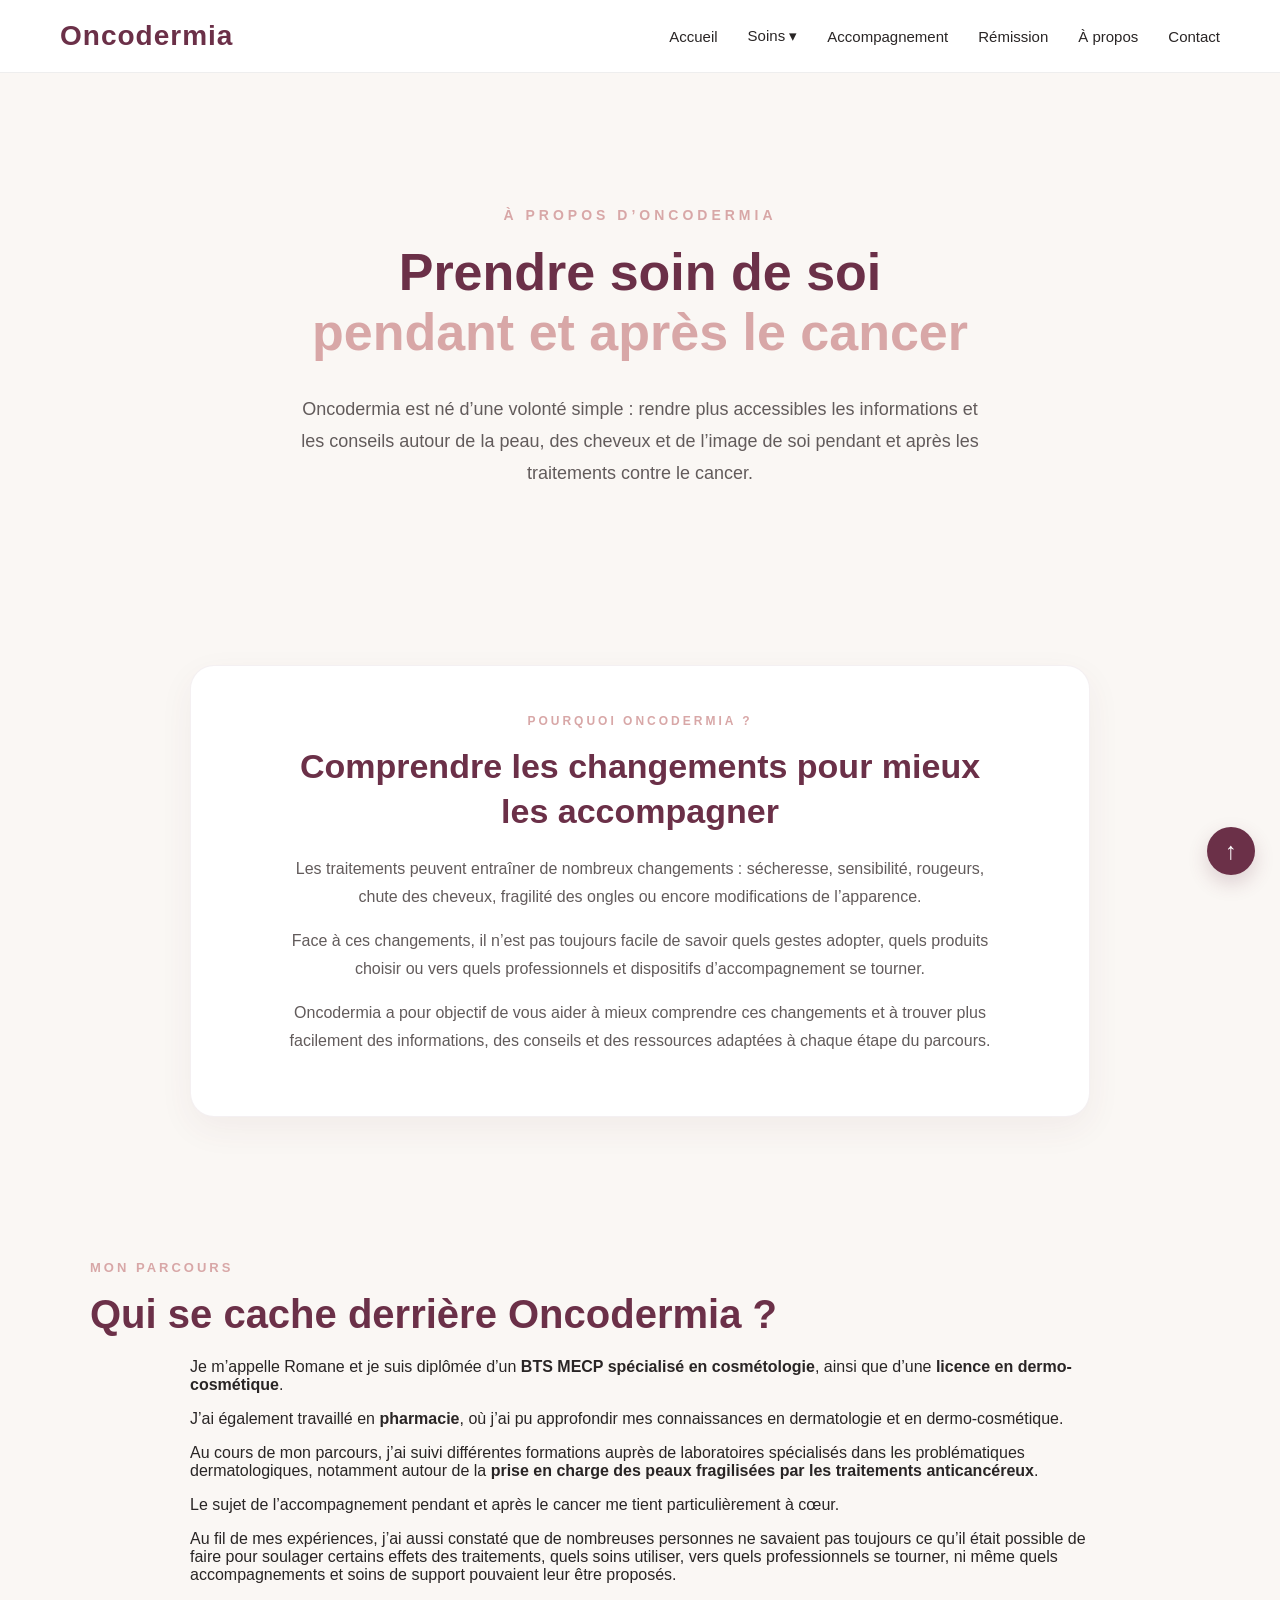
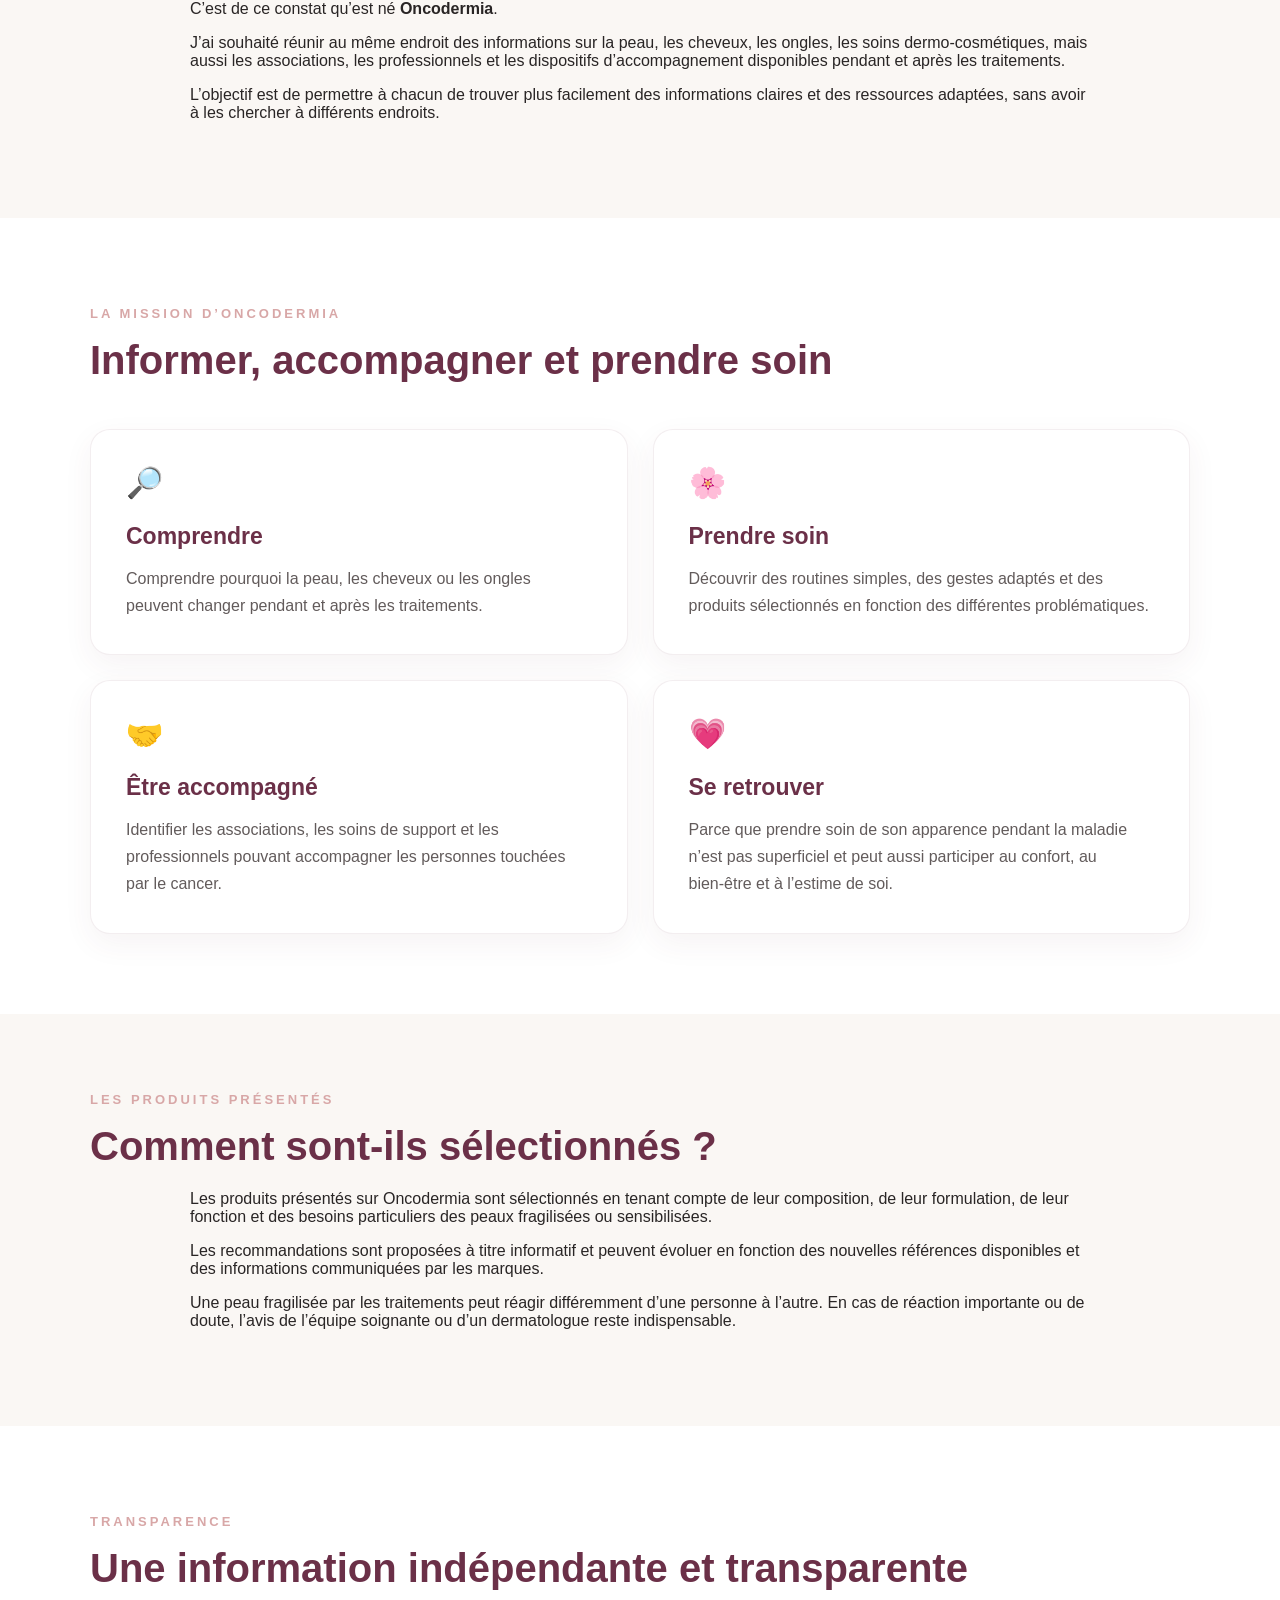
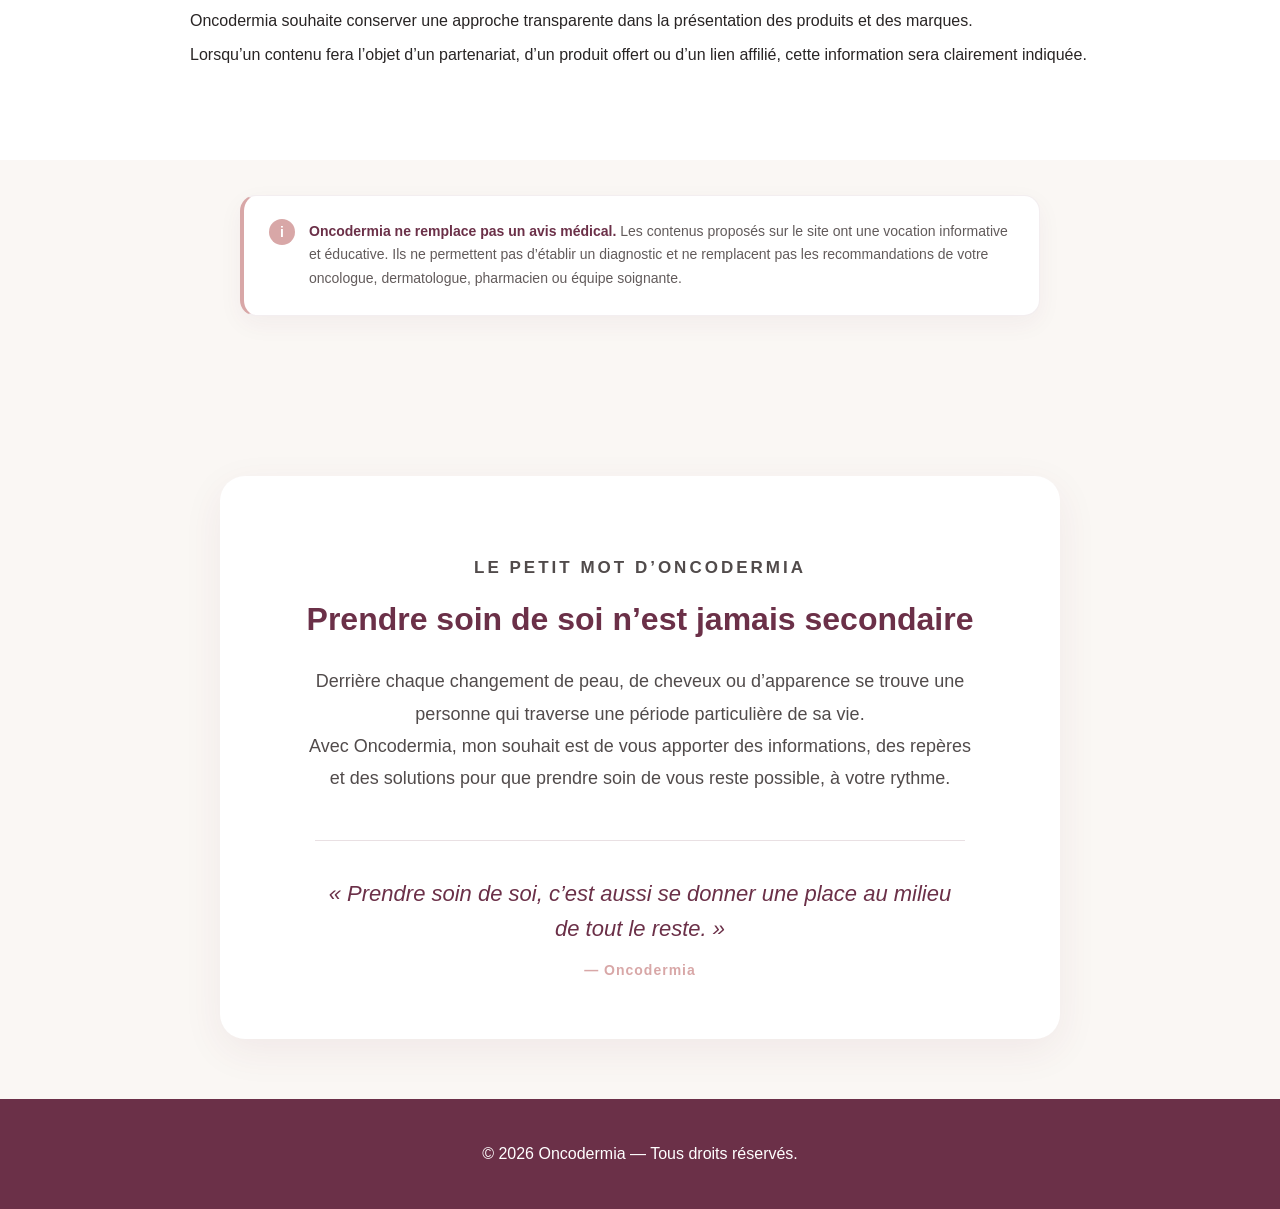
==== a-propos.html @ 7dd5ef25 "Add files via upload" ====
<!DOCTYPE html>
<html lang="fr">

<head>
    <meta charset="UTF-8">
    <meta name="viewport" content="width=device-width, initial-scale=1.0">

    <title>À propos | Oncodermia</title>

    <link rel="stylesheet" href="style.css">
</head>

<body>

    <!-- =========================
         EN-TÊTE
    ========================== -->

    <header>

        <div class="logo">
            <a href="index.html">
                Oncodermia
            </a>
        </div>

        <button
            class="menu-mobile"
            id="menu-mobile"
            aria-label="Ouvrir le menu"
            aria-expanded="false"
            aria-controls="navigation-principale"
        >
            <span></span>
            <span></span>
            <span></span>
        </button>

        <nav id="navigation-principale">

            <a href="index.html">
                Accueil
            </a>

            <div class="menu-deroulant">

                <a href="index.html#soins">
                    Soins ▾
                </a>

                <div class="sous-menu">

                    <a href="visage.html">
                        Visage
                    </a>

                    <a href="corps.html">
                        Corps
                    </a>

                    <a href="cuir-chevelu.html">
                        Cuir chevelu
                    </a>

                </div>

            </div>

            <a href="accompagnement.html">
                Accompagnement
            </a>

            <a href="remission.html">
                Rémission
            </a>

            <a href="a-propos.html">
                À propos
            </a>

            <a href="contact.html">
                Contact
            </a>

        </nav>

    </header>


    <main>

        <!-- =========================
             HERO
        ========================== -->

        <section class="page-hero">

            <div class="page-hero-contenu">

                <p class="hero-sur-titre">
                    À PROPOS D’ONCODERMIA
                </p>

                <h1>
                    Prendre soin de soi
                    <span>pendant et après le cancer</span>
                </h1>

                <p>
                    Oncodermia est né d’une volonté simple :
                    rendre plus accessibles les informations et les conseils
                    autour de la peau, des cheveux et de l’image de soi
                    pendant et après les traitements contre le cancer.
                </p>

            </div>

        </section>


        <!-- =========================
             POURQUOI ONCODERMIA
        ========================== -->

        <section class="accompagnement-intro">

            <div class="contenu-etroit">

                <p class="petit-titre">
                    POURQUOI ONCODERMIA ?
                </p>

                <h2>
                    Comprendre les changements pour mieux les accompagner
                </h2>

                <p>
                    Les traitements peuvent entraîner de nombreux changements :
                    sécheresse, sensibilité, rougeurs, chute des cheveux,
                    fragilité des ongles ou encore modifications de l’apparence.
                </p>

                <p>
                    Face à ces changements, il n’est pas toujours facile de savoir
                    quels gestes adopter, quels produits choisir ou vers quels
                    professionnels et dispositifs d’accompagnement se tourner.
                </p>

                <p>
                    Oncodermia a pour objectif de vous aider à mieux comprendre
                    ces changements et à trouver plus facilement des informations,
                    des conseils et des ressources adaptées à chaque étape du parcours.
                </p>

            </div>

        </section>


        <!-- =========================
             MON PARCOURS
        ========================== -->

        <section class="section-ligue">

            <div class="contenu-accompagnement">

                <p class="petit-titre">
                    MON PARCOURS
                </p>

                <h2>
                    Qui se cache derrière Oncodermia ?
                </h2>

                <div class="contenu-etroit">

                    <p>
                        Je m’appelle Romane et je suis diplômée d’un
                        <strong>BTS MECP spécialisé en cosmétologie</strong>,
                        ainsi que d’une
                        <strong>licence en dermo-cosmétique</strong>.
                    </p>

                    <p>
                        J’ai également travaillé en <strong>pharmacie</strong>,
                        où j’ai pu approfondir mes connaissances en dermatologie
                        et en dermo-cosmétique.
                    </p>

                    <p>
                        Au cours de mon parcours, j’ai suivi différentes formations
                        auprès de laboratoires spécialisés dans les problématiques
                        dermatologiques, notamment autour de la
                        <strong>prise en charge des peaux fragilisées par les
                        traitements anticancéreux</strong>.
                    </p>

                    <p>
                        Le sujet de l’accompagnement pendant et après le cancer
                        me tient particulièrement à cœur.
                    </p>

                    <p>
                        Au fil de mes expériences, j’ai aussi constaté que de nombreuses
                        personnes ne savaient pas toujours ce qu’il était possible de faire
                        pour soulager certains effets des traitements, quels soins utiliser,
                        vers quels professionnels se tourner, ni même quels accompagnements
                        et soins de support pouvaient leur être proposés.
                    </p>

                    <p>
                        C’est de ce constat qu’est né <strong>Oncodermia</strong>.
                    </p>

                    <p>
                        J’ai souhaité réunir au même endroit des informations sur la peau,
                        les cheveux, les ongles, les soins dermo-cosmétiques, mais aussi
                        les associations, les professionnels et les dispositifs
                        d’accompagnement disponibles pendant et après les traitements.
                    </p>

                    <p>
                        L’objectif est de permettre à chacun de trouver plus facilement
                        des informations claires et des ressources adaptées,
                        sans avoir à les chercher à différents endroits.
                    </p>

                </div>

            </div>

        </section>


        <!-- =========================
             MISSIONS
        ========================== -->

        <section class="section-associations">

            <div class="contenu-accompagnement">

                <p class="petit-titre">
                    LA MISSION D’ONCODERMIA
                </p>

                <h2>
                    Informer, accompagner et prendre soin
                </h2>

                <div class="grille-aides">

                    <!-- COMPRENDRE -->

                    <article class="carte-aide">

                        <span class="icone-aide">
                            🔎
                        </span>

                        <h3>
                            Comprendre
                        </h3>

                        <p>
                            Comprendre pourquoi la peau, les cheveux
                            ou les ongles peuvent changer pendant
                            et après les traitements.
                        </p>

                    </article>


                    <!-- PRENDRE SOIN -->

                    <article class="carte-aide">

                        <span class="icone-aide">
                            🌸
                        </span>

                        <h3>
                            Prendre soin
                        </h3>

                        <p>
                            Découvrir des routines simples, des gestes adaptés
                            et des produits sélectionnés en fonction
                            des différentes problématiques.
                        </p>

                    </article>


                    <!-- ÊTRE ACCOMPAGNÉ -->

                    <article class="carte-aide">

                        <span class="icone-aide">
                            🤝
                        </span>

                        <h3>
                            Être accompagné
                        </h3>

                        <p>
                            Identifier les associations, les soins de support
                            et les professionnels pouvant accompagner
                            les personnes touchées par le cancer.
                        </p>

                    </article>


                    <!-- SE RETROUVER -->

                    <article class="carte-aide">

                        <span class="icone-aide">
                            💗
                        </span>

                        <h3>
                            Se retrouver
                        </h3>

                        <p>
                            Parce que prendre soin de son apparence pendant
                            la maladie n’est pas superficiel et peut aussi participer
                            au confort, au bien-être et à l’estime de soi.
                        </p>

                    </article>

                </div>

            </div>

        </section>


        <!-- =========================
             PRODUITS
        ========================== -->

        <section class="section-ligue">

            <div class="contenu-accompagnement">

                <p class="petit-titre">
                    LES PRODUITS PRÉSENTÉS
                </p>

                <h2>
                    Comment sont-ils sélectionnés ?
                </h2>

                <div class="contenu-etroit">

                    <p>
                        Les produits présentés sur Oncodermia sont sélectionnés
                        en tenant compte de leur composition, de leur formulation,
                        de leur fonction et des besoins particuliers des peaux
                        fragilisées ou sensibilisées.
                    </p>

                    <p>
                        Les recommandations sont proposées à titre informatif
                        et peuvent évoluer en fonction des nouvelles références
                        disponibles et des informations communiquées par les marques.
                    </p>

                    <p>
                        Une peau fragilisée par les traitements peut réagir différemment
                        d’une personne à l’autre. En cas de réaction importante ou de doute,
                        l’avis de l’équipe soignante ou d’un dermatologue reste indispensable.
                    </p>

                </div>

            </div>

        </section>


        <!-- =========================
             TRANSPARENCE
        ========================== -->

        <section class="section-associations">

            <div class="contenu-accompagnement">

                <p class="petit-titre">
                    TRANSPARENCE
                </p>

                <h2>
                    Une information indépendante et transparente
                </h2>

                <div class="contenu-etroit">

                    <p>
                        Oncodermia souhaite conserver une approche transparente
                        dans la présentation des produits et des marques.
                    </p>

                    <p>
                        Lorsqu’un contenu fera l’objet d’un partenariat,
                        d’un produit offert ou d’un lien affilié,
                        cette information sera clairement indiquée.
                    </p>

                </div>

            </div>

        </section>


        <!-- =========================
             AVERTISSEMENT MÉDICAL
        ========================== -->

        <section class="rappel-accompagnement">

            <div class="contenu-etroit">

                <p>
                    <strong>Oncodermia ne remplace pas un avis médical.</strong>
                    Les contenus proposés sur le site ont une vocation informative
                    et éducative. Ils ne permettent pas d’établir un diagnostic
                    et ne remplacent pas les recommandations de votre oncologue,
                    dermatologue, pharmacien ou équipe soignante.
                </p>

            </div>

        </section>


        <!-- =========================
             MOT DE FIN
        ========================== -->

        <section class="article-contenu">

            <div class="mot-fin-oncodermia">

                <p class="petit-titre">
                    LE PETIT MOT D’ONCODERMIA
                </p>

                <h2>
                    Prendre soin de soi n’est jamais secondaire
                </h2>

                <p class="texte-mot-fin">
                    Derrière chaque changement de peau, de cheveux ou d’apparence
                    se trouve une personne qui traverse une période particulière
                    de sa vie.
                </p>

                <p class="texte-mot-fin">
                    Avec Oncodermia, mon souhait est de vous apporter des informations,
                    des repères et des solutions pour que prendre soin de vous
                    reste possible, à votre rythme.
                </p>

                <div class="citation-oncodermia">

                    <p>
                        « Prendre soin de soi, c’est aussi se donner une place
                        au milieu de tout le reste. »
                    </p>

                    <span>
                        — Oncodermia
                    </span>

                </div>

            </div>

        </section>

    </main>


    <!-- =========================
         PIED DE PAGE
    ========================== -->

    <footer>

        <p>
            © 2026 Oncodermia — Tous droits réservés.
        </p>

    </footer>


    <script src="script.js"></script>

    <a
        href="#"
        class="bouton-haut"
        aria-label="Revenir en haut"
    >
        ↑
    </a>

</body>

</html>
---- style.css ----
/* =========================
   MENU
========================= */

nav {
    display: flex;
    align-items: center;
    gap: 30px;
}

nav a {
    text-decoration: none;
    color: #333;
}


/* Conteneur du menu Soins */

.menu-deroulant {
    position: relative;
}


/* Sous-menu */

.sous-menu {
    display: none;
    position: absolute;
    top: 100%;
    left: 0;

    background-color: white;

    min-width: 180px;

    padding: 10px 0;

    box-shadow: 0 5px 15px rgba(0, 0, 0, 0.1);

    z-index: 1000;
}


/* Liens du sous-menu */

.sous-menu a {
    display: block;

    padding: 10px 20px;

    white-space: nowrap;
}


/* Afficher le sous-menu au survol */

.menu-deroulant:hover .sous-menu {
    display: block;
}


/* Effet au survol des liens */

.sous-menu a:hover {
    background-color: #f5f5f5;
}
/* =========================
   IDENTITÉ VISUELLE ONCODERMIA
========================= */

:root {
    --rose-nude: #D8A7A7;
    --prune: #6B3048;
    --creme: #FAF7F4;
    --blanc: #FFFFFF;
    --texte: #292525;
}


/* =========================
   STYLE GÉNÉRAL
========================= */

* {
    box-sizing: border-box;
}

html {
    scroll-behavior: smooth;
}

body {
    margin: 0;

    background-color: var(--creme);

    color: var(--texte);

    font-family: Arial, sans-serif;
}


/* =========================
   EN-TÊTE
========================= */

header {
    display: flex;

    justify-content: space-between;
    align-items: center;

    padding: 20px 60px;

    background-color: var(--blanc);

    border-bottom: 1px solid #eee;

    position: sticky;
    top: 0;

    z-index: 1000;
}


/* =========================
   LOGO
========================= */

.logo {
    font-size: 28px;

    font-weight: bold;

    color: var(--prune);

    letter-spacing: 1px;
}


/* =========================
   MENU
========================= */

nav a {
    color: var(--texte);

    font-size: 15px;

    transition: color 0.3s ease;
}

nav a:hover {
    color: var(--prune);
}


/* =========================
   MENU DÉROULANT
========================= */

.sous-menu {
    border-radius: 8px;
}


/* =========================
   ACCUEIL
========================= */

.hero {
    min-height: 650px;

    display: flex;

    align-items: center;
    justify-content: center;

    text-align: center;

    padding: 80px 20px;

    background-color: var(--creme);
}


.hero-content {
    max-width: 800px;
}


.hero h1 {
    font-size: 64px;

    margin: 0 0 25px;

    color: var(--prune);

    letter-spacing: 2px;
}


.accroche {
    font-size: 24px;

    line-height: 1.6;

    margin-bottom: 40px;
}


/* =========================
   BOUTON
========================= */

.bouton {
    display: inline-block;

    padding: 15px 30px;

    background-color: var(--prune);

    color: var(--blanc);

    text-decoration: none;

    border-radius: 30px;

    transition: all 0.3s ease;
}


.bouton:hover {
    background-color: var(--rose-nude);

    transform: translateY(-2px);
}


/* =========================
   SECTIONS
========================= */

.section {
    padding: 100px 10%;

    text-align: center;

    background-color: var(--blanc);
}


.section:nth-child(even) {
    background-color: var(--creme);
}


.section h2 {
    font-size: 40px;

    color: var(--prune);

    margin-bottom: 20px;
}


.section p {
    max-width: 750px;

    margin: 0 auto;

    line-height: 1.7;

    font-size: 17px;
}


/* =========================
   CARTES
========================= */

.cartes {
    display: flex;

    justify-content: center;

    gap: 30px;

    margin-top: 50px;

    flex-wrap: wrap;
}


.carte {
    width: 280px;

    padding: 35px;

    background-color: var(--blanc);

    border-radius: 15px;

    box-shadow: 0 8px 30px rgba(0, 0, 0, 0.06);

    transition: transform 0.3s ease;
}


.carte:hover {
    transform: translateY(-5px);
}


.carte h3 {
    color: var(--prune);

    font-size: 22px;
}


/* =========================
   PIED DE PAGE
========================= */

footer {
    padding: 30px;

    text-align: center;

    background-color: var(--prune);

    color: var(--blanc);
}
/* =========================
   HERO ONCODERMIA
========================= */

.hero {
    min-height: 700px;

    display: flex;

    align-items: center;

    justify-content: flex-start;

    text-align: left;

    padding: 100px 10%;

    background-color: var(--creme);
}


.hero-content {
    max-width: 700px;
}


.hero-sur-titre {
    color: var(--rose-nude);

    font-size: 14px;

    font-weight: bold;

    letter-spacing: 4px;

    margin-bottom: 20px;
}


.hero h1 {
    font-size: 52px;

    line-height: 1.1;

    color: var(--prune);

    margin: 0 0 30px;
}


.hero h1 span {
    display: block;

    color: var(--rose-nude);
}


.hero .accroche {
    max-width: 600px;

    font-size: 21px;

    line-height: 1.7;

    margin: 0 0 40px;
}
/* =========================
   HERO AVEC images
========================= */

.hero {
    min-height: 700px;

    display: flex;

    align-items: center;

    justify-content: space-between;

    gap: 80px;

    padding: 90px 8%;

    background-color: var(--creme);

    overflow: hidden;
}


.hero-content {
    flex: 1;

    max-width: 600px;
}


.hero-images {
    flex: 1;

    max-width: 600px;

    position: relative;
}


.hero-images img {
    width: 100%;

    height: 520px;

    object-fit: cover;

    border-radius: 180px 180px 20px 20px;

    display: block;

    box-shadow: 0 20px 50px rgba(107, 48, 72, 0.12);
}
/* =========================
   UNIVERS DE SOINS
========================= */

#soins {
    padding-top: 110px;
    padding-bottom: 120px;
}

#soins h2 {
    font-size: 42px;
    margin-bottom: 15px;
}

#soins > p {
    color: #625b5b;
    margin-bottom: 60px;
}


/* CARTES */

#soins .cartes {
    display: grid;
    grid-template-columns: repeat(3, 1fr);

    max-width: 1100px;

    margin: 0 auto;

    gap: 30px;
}


#soins .carte {
    width: 100%;
    min-height: 280px;

    display: flex;
    flex-direction: column;

    justify-content: flex-end;
    align-items: flex-start;

    text-align: left;

    padding: 35px;

    border-radius: 20px;

    background-color: var(--creme);

    border: 1px solid rgba(107, 48, 72, 0.08);

    box-shadow: 0 10px 35px rgba(107, 48, 72, 0.07);

    cursor: pointer;

    transition:
        transform 0.3s ease,
        box-shadow 0.3s ease;
}


#soins .carte:hover {
    transform: translateY(-8px);

    box-shadow: 0 18px 45px rgba(107, 48, 72, 0.13);
}


#soins .carte h3 {
    font-size: 26px;

    margin: 0 0 12px;

    color: var(--prune);
}


#soins .carte p {
    font-size: 16px;

    margin: 0;

    color: #625b5b;
}
/* CARTES CLIQUABLES */

#soins .carte {
    text-decoration: none;
    color: inherit;
}

.lien-carte {
    margin-top: 25px;

    color: var(--prune);

    font-weight: bold;

    font-size: 14px;
}
/* =========================
   PAGE VISAGE
========================= */

.logo a {
    color: var(--prune);
    text-decoration: none;
}


/* HERO DES PAGES */

.page-hero {
    padding: 120px 10%;

    background-color: var(--creme);
}


.page-hero-contenu {
    max-width: 850px;

    margin: 0 auto;

    text-align: center;
}


.page-hero h1 {
    margin: 15px 0 30px;

    color: var(--prune);

    font-size: 52px;

    line-height: 1.15;
}


.page-hero h1 span {
    display: block;

    color: var(--rose-nude);
}


.page-hero p:not(.hero-sur-titre) {
    max-width: 700px;

    margin: 0 auto;

    color: #625b5b;

    font-size: 18px;

    line-height: 1.8;
}


/* CONTENU */

.contenu-etroit {
    max-width: 900px;

    margin: 0 auto;
}


.introduction-visage {
    padding: 100px 10%;

    background-color: var(--blanc);

    text-align: center;
}


.petit-titre {
    margin-bottom: 15px;

    color: var(--rose-nude);

    font-size: 13px;

    font-weight: bold;

    letter-spacing: 3px;
}


.introduction-visage h2,
.routine-visage h2 {
    margin: 0 0 25px;

    color: var(--prune);

    font-size: 38px;
}


.introduction-visage p:not(.petit-titre) {
    max-width: 750px;

    margin: 0 auto;

    color: #625b5b;

    font-size: 17px;

    line-height: 1.8;
}


/* ROUTINE */

.routine-visage {
    padding: 100px 10%;

    background-color: var(--creme);

    text-align: center;
}

/* =========================
   ARTICLES VISAGE
========================= */

.articles-visage {
    padding: 100px 8%;
    background-color: var(--creme);
}

.contenu-articles {
    max-width: 1100px;
    margin: 0 auto;
}

.articles-visage h2 {
    max-width: 700px;

    margin: 0 0 20px;

    color: var(--prune);

    font-size: 38px;
}

.intro-articles {
    max-width: 650px;

    margin-bottom: 50px;

    color: #625b5b;

    font-size: 17px;

    line-height: 1.7;
}


/* GRILLE */

.grille-articles {
    display: grid;

    grid-template-columns: repeat(2, 1fr);

    gap: 30px;
}


/* CARTE ARTICLE */

.carte-article {
    min-height: 350px;

    display: flex;

    padding: 40px;

    background-color: var(--blanc);

    border: 1px solid rgba(107, 48, 72, 0.08);

    border-radius: 20px;

    text-decoration: none;

    color: inherit;

    box-shadow: 0 10px 35px rgba(107, 48, 72, 0.06);

    transition: transform 0.3s ease,
                box-shadow 0.3s ease;
}

.carte-article:hover {
    transform: translateY(-7px);

    box-shadow: 0 18px 45px rgba(107, 48, 72, 0.12);
}


.contenu-carte-article {
    display: flex;

    flex-direction: column;

    align-items: flex-start;
}


.categorie-article {
    margin-bottom: 20px;

    color: var(--rose-nude);

    font-size: 12px;

    font-weight: bold;

    letter-spacing: 2px;
}


.carte-article h3 {
    margin: 0 0 20px;

    color: var(--prune);

    font-size: 25px;

    line-height: 1.35;
}


.carte-article p {
    margin: 0 0 30px;

    color: #625b5b;

    line-height: 1.7;
}


.lire-article {
    margin-top: auto;

    color: var(--prune);

    font-weight: bold;
}
/* =========================
   ARTICLE ONCODERMIA
========================= */

.article {
    background-color: var(--creme);
}


/* FIL D'ARIANE */

.fil-ariane {
    max-width: 900px;

    margin: 0 auto;

    padding: 35px 30px 0;

    font-size: 14px;

    color: #776f6f;
}

.fil-ariane a {
    color: var(--prune);

    text-decoration: none;
}

.fil-ariane span {
    margin: 0 7px;
}


/* INTRODUCTION */

.article-intro {
    max-width: 900px;

    margin: 0 auto;

    padding: 80px 30px 60px;
}

.article-intro h1 {
    max-width: 850px;

    margin: 15px 0 30px;

    color: var(--prune);

    font-size: 48px;

    line-height: 1.15;
}

.article-intro h1 span {
    color: var(--rose-nude);
}

.article-intro p {
    max-width: 780px;

    color: #514b4b;

    font-size: 17px;

    line-height: 1.8;
}

.article-chapeau {
    font-size: 19px !important;
}


/* CONTENU ARTICLE */

.article-contenu {
    max-width: 900px;

    margin: 0 auto;

    padding: 20px 30px 60px;
}

.article-contenu h2 {
    margin: 0 0 30px;

    color: var(--prune);

    font-size: 34px;

    line-height: 1.3;
}

.article-contenu h3 {
    margin: 45px 0 18px;

    color: var(--prune);

    font-size: 23px;
}

.article-contenu p,
.article-contenu li {
    color: #514b4b;

    font-size: 17px;

    line-height: 1.8;
}

.article-contenu ul {
    padding-left: 25px;
}


/* ENCADRÉ IMPORTANT */

.encadre-information {
    margin-top: 40px;

    padding: 25px 30px;

    background-color: var(--blanc);

    border-left: 4px solid var(--rose-nude);

    border-radius: 8px;
}

.encadre-information strong {
    color: var(--prune);
}

.encadre-information p {
    margin-bottom: 0;
}


/* ENCADRÉ CONSEIL */

.encadre-conseil {
    margin-top: 35px;

    padding: 25px 30px;

    background-color: #ffffff;

    border-radius: 12px;

    box-shadow: 0 8px 30px rgba(107, 48, 72, 0.06);
}

.encadre-conseil strong {
    color: var(--prune);
}

.encadre-conseil p {
    margin-bottom: 0;
}
/* =========================
   ÉTAPES DE ROUTINE
========================= */

.etape-routine {
    display: grid;

    grid-template-columns: 80px 1fr;

    gap: 30px;

    margin-top: 60px;

    padding-top: 50px;

    border-top: 1px solid rgba(107, 48, 72, 0.15);
}


.numero-etape {
    color: var(--rose-nude);

    font-size: 48px;

    font-weight: bold;

    line-height: 1;
}


.contenu-etape {
    text-align: left;
}


.type-etape {
    margin: 0 0 8px !important;

    color: var(--rose-nude) !important;

    font-size: 12px !important;

    font-weight: bold;

    letter-spacing: 2px;
}


.contenu-etape h3 {
    margin: 0 0 20px;

    color: var(--prune);

    font-size: 28px;
}


/* CONSEIL ONCODERMIA */

.conseil-oncodermia {
    margin: 30px 0;

    padding: 20px 25px;

    background-color: var(--blanc);

    border-left: 3px solid var(--rose-nude);

    border-radius: 8px;
}


.conseil-oncodermia strong {
    color: var(--prune);
}


.conseil-oncodermia p {
    margin: 5px 0 0;
}


/* =========================
   PRODUITS
========================= */

.titre-produits {
    margin: 40px 0 20px;

    color: var(--prune);

    font-size: 18px;
}


.grille-produits {
    display: grid;

    grid-template-columns: repeat(2, 1fr);

    gap: 20px;
}


.produit {
    overflow: hidden;

    background-color: var(--blanc);

    border: 1px solid rgba(107, 48, 72, 0.08);

    border-radius: 15px;
}


.images-produit {
    height: 220px;

    background-color: #f5efeb;
}


.infos-produit {
    padding: 25px;
}


.marque-produit {
    color: var(--rose-nude);

    font-size: 11px;

    font-weight: bold;

    letter-spacing: 1.5px;
}


.infos-produit h4 {
    margin: 10px 0;

    color: var(--prune);

    font-size: 18px;
}


.infos-produit p {
    margin-bottom: 20px;

    font-size: 14px;

    line-height: 1.6;
}


.lien-produit {
    color: var(--prune);

    font-size: 14px;

    font-weight: bold;

    text-decoration: none;
}
/* =========================
   CORRECTION images PRODUITS
========================= */

.grille-produits {
    display: grid;
    grid-template-columns: repeat(2, minmax(0, 1fr));
    gap: 25px;
    width: 100%;
}

.produit {
    width: 100%;
    min-width: 0;
    overflow: hidden;

    background-color: #ffffff;
    border-radius: 18px;

    border: 1px solid rgba(107, 48, 72, 0.08);

    box-shadow: 0 8px 25px rgba(107, 48, 72, 0.06);
}

.images-produit {
    width: 100%;
    height: 260px;

    display: flex;
    align-items: center;
    justify-content: center;

    padding: 30px;

    background-color: #ffffff;

    overflow: hidden;
}

.images-produit img {
    display: block;

    width: 100%;
    height: 100%;

    max-width: 300px;
    max-height: 300px;

    object-fit: contain;

    transform: scale(1.25);
}

.infos-produit {
    padding: 25px;
}
/* =========================
   MOT DE FIN ONCODERMIA
========================= */

.mot-fin-oncodermia {
    margin-top: 90px;
    padding: 60px;

    text-align: center;

    background-color: #ffffff;

    border-radius: 25px;

    box-shadow: 0 12px 40px rgba(107, 48, 72, 0.07);
}


.mot-fin-oncodermia h2 {
    margin: 10px auto 25px;

    color: var(--prune);

    font-size: 32px;
}


.texte-mot-fin {
    max-width: 680px;

    margin: 0 auto;

    color: #514b4b;

    font-size: 18px !important;

    line-height: 1.8;
}


/* CITATION */

.citation-oncodermia {
    max-width: 650px;

    margin: 45px auto 0;

    padding-top: 35px;

    border-top: 1px solid rgba(107, 48, 72, 0.15);
}


.citation-oncodermia p {
    margin: 0 0 15px;

    color: var(--prune);

    font-size: 22px !important;

    font-style: italic;

    line-height: 1.6;
}


.citation-oncodermia span {
    color: var(--rose-nude);

    font-size: 14px;

    font-weight: bold;

    letter-spacing: 1px;
}
/* =========================
   CENTRER LE 3E PRODUIT
========================= */

.grille-produits-3 .produit:last-child:nth-child(odd) {
    grid-column: 1 / -1;
    width: calc(50% - 12.5px);
    justify-self: center;
}
/* =========================
   images PRODUIT LARGE
========================= */

.images-produit img.images-produit-large {
    transform: scale(0.95);
}

/* ==================================================
   CARTE INTERACTIVE DE FRANCE
================================================== */

.carte-france-section {
    padding: 100px 30px;
    background-color: var(--creme);
}

.carte-france-section h2 {
    margin: 10px 0 20px;

    color: var(--prune);
    font-size: 40px;
    line-height: 1.2;
}

.intro-carte-france {
    max-width: 700px;

    margin-bottom: 50px;

    color: #625b5b;
    font-size: 17px;
    line-height: 1.7;
}


/* CARTE + INFORMATIONS */

.carte-france-conteneur {
    display: grid;

    grid-template-columns: 1.3fr 0.7fr;

    gap: 50px;

    align-items: start;
}


/* ZONE DE LA CARTE */

.carte-france {
    width: 100%;
    min-height: 600px;

    display: flex;
    align-items: center;
    justify-content: center;

    background-color: var(--blanc);

    border-radius: 25px;

    box-shadow: 0 10px 35px rgba(107, 48, 72, 0.06);
}


/* PANNEAU D'INFORMATIONS */

.departement-infos {
    padding: 40px;

    background-color: var(--blanc);

    border-radius: 25px;

    box-shadow: 0 10px 35px rgba(107, 48, 72, 0.08);
}

.departement-label {
    margin-bottom: 12px;

    color: var(--rose-nude);

    font-size: 12px;
    font-weight: 700;

    letter-spacing: 1.5px;
}

.departement-infos h3 {
    margin: 0 0 20px;

    color: var(--prune);

    font-size: 28px;
    line-height: 1.2;
}

.departement-infos > p:not(.departement-label) {
    color: #625b5b;

    line-height: 1.7;
}


/* FUTURES RESSOURCES */

.departement-ressources {
    margin-top: 30px;
}

.ressource-departement {
    display: block;

    margin-top: 12px;
    padding: 16px 18px;

    color: var(--prune);

    background-color: var(--creme);

    border-radius: 12px;

    text-decoration: none;

    transition: 0.25s ease;
}

.ressource-departement:hover {
    background-color: var(--rose-nude);
}
/* ==================================================
   VERSION MOBILE ONCODERMIA
================================================== */

@media (max-width: 768px) {

    /* =========================
       BASE
    ========================= */

    html,
    body {
        width: 100%;
        max-width: 100%;
        overflow-x: hidden;
    }
    /* =========================
       ACCOMPAGNEMENT
    ========================= */

    .accompagnement-intro {
        padding: 60px 22px;
    }

    .accompagnement-intro h2 {
        font-size: 30px;
    }

    .section-ligue,
    .section-associations {
        padding: 70px 22px;
    }

    .section-ligue h2,
    .section-associations h2 {
        font-size: 31px;
    }

    .texte-section {
        margin-bottom: 35px;
    }

    .grille-aides {
        grid-template-columns: 1fr;

        gap: 18px;
        margin-top: 35px;
    }

    .carte-aide {
        padding: 28px;
    }

    .bloc-lien-accompagnement {
        margin-top: 30px;
        padding: 28px 22px;
    }

    .bloc-associations-a-venir {
        padding: 30px 25px;
    }

    .trouver-aide {
        padding: 70px 22px;
    }

    .trouver-aide h2 {
        font-size: 31px;
    }

    .rappel-accompagnement {
        padding: 40px 22px;
    }
  
  /* =========================
       CARTE DE FRANCE
    ========================= */

    .carte-france-section {
        padding: 70px 22px;
    }

    .carte-france-section h2 {
        font-size: 31px;
    }

    .intro-carte-france {
        margin-bottom: 35px;
    }

    .carte-france-conteneur {
        grid-template-columns: 1fr;

        gap: 25px;
    }

    .carte-france {
        min-height: 420px;

        border-radius: 18px;
    }

    .departement-infos {
        padding: 28px 24px;

        border-radius: 18px;
    }

    .departement-infos h3 {
        font-size: 25px;
    }
}
/* ==================================================
   PAGE ACCOMPAGNEMENT
================================================== */


/* INTRODUCTION */

.accompagnement-intro {
    padding: 90px 30px;
    background-color: var(--blanc);
}

.accompagnement-intro .contenu-etroit {
    max-width: 800px;
    margin: 0 auto;
    text-align: center;
}

.accompagnement-intro h2 {
    margin: 12px 0 25px;

    color: var(--prune);
    font-size: 38px;
    line-height: 1.2;
}

.accompagnement-intro p {
    color: #625b5b;
    font-size: 17px;
    line-height: 1.8;
}


/* =========================
   LIGUE CONTRE LE CANCER
========================= */

.section-ligue {
    padding: 100px 30px;
    background-color: var(--creme);
}

.contenu-accompagnement {
    max-width: 1100px;
    margin: 0 auto;
}

.section-ligue h2,
.section-associations h2 {
    margin: 10px 0 20px;

    color: var(--prune);
    font-size: 40px;
    line-height: 1.2;
}

.texte-section {
    max-width: 750px;

    margin-bottom: 50px;

    color: #625b5b;
    font-size: 17px;
    line-height: 1.7;
}


/* CARTES DES AIDES */

.grille-aides {
    display: grid;
    grid-template-columns: repeat(2, 1fr);

    gap: 25px;

    margin-top: 45px;
}

.carte-aide {
    padding: 35px;

    background-color: var(--blanc);

    border: 1px solid rgba(107, 48, 72, 0.08);
    border-radius: 20px;

    box-shadow: 0 10px 30px rgba(107, 48, 72, 0.06);

    transition: transform 0.3s ease,
                box-shadow 0.3s ease;
}

.carte-aide:hover {
    transform: translateY(-5px);

    box-shadow: 0 15px 35px rgba(107, 48, 72, 0.10);
}

.icone-aide {
    display: block;

    margin-bottom: 20px;

    font-size: 30px;
}

.carte-aide h3 {
    margin-bottom: 15px;

    color: var(--prune);
    font-size: 23px;
}

.carte-aide p {
    margin: 0;

    color: #625b5b;
    line-height: 1.7;
}


/* BOUTON LIGUE */

.bloc-lien-accompagnement {
    margin-top: 50px;
    padding: 35px;

    text-align: center;

    background-color: var(--blanc);

    border-radius: 20px;
}

.bloc-lien-accompagnement p {
    margin: 0 0 25px;

    color: #625b5b;
}


/* =========================
   ASSOCIATIONS
========================= */

.section-associations {
    padding: 100px 30px;

    background-color: var(--blanc);
}

.bloc-associations-a-venir {
    margin-top: 40px;
    padding: 40px;

    background-color: var(--creme);

    border-left: 4px solid var(--rose-nude);
    border-radius: 0 18px 18px 0;
}

.bloc-associations-a-venir p {
    margin: 0;

    color: #625b5b;
    font-size: 17px;
    line-height: 1.8;
}


/* =========================
   TROUVER UNE AIDE
========================= */

.trouver-aide {
    padding: 100px 30px;

    background-color: var(--prune);
}

.bloc-trouver-aide {
    max-width: 750px;

    margin: 0 auto;

    text-align: center;
}

.trouver-aide .petit-titre {
    color: var(--rose-nude);
}

.trouver-aide h2 {
    margin: 12px 0 25px;

    color: var(--blanc);
    font-size: 40px;
    line-height: 1.2;
}

.trouver-aide p {
    margin-bottom: 35px;

    color: rgba(255, 255, 255, 0.85);
    font-size: 17px;
    line-height: 1.8;
}

.trouver-aide .bouton {
    background-color: var(--rose-nude);
    color: var(--prune);
}

.trouver-aide .bouton:hover {
    background-color: var(--blanc);
}


/* =========================
   RAPPEL
========================= */

.rappel-accompagnement {
    padding: 50px 30px;

    background-color: var(--creme);
}

.rappel-accompagnement .contenu-etroit {
    max-width: 850px;

    margin: 0 auto;

    text-align: center;
}

.rappel-accompagnement p {
    margin: 0;

    color: #625b5b;
    font-size: 14px;
    line-height: 1.7;
}

.rappel-accompagnement strong {
    color: var(--prune);
}
@media (max-width: 768px) {

    /* =========================
       HEADER + MENU MOBILE
    ========================= */

    header {
        padding: 18px 22px;
        position: sticky;
        top: 0;
    }

    .logo {
        font-size: 22px;
    }

    .menu-mobile {
        display: flex;

        width: 36px;
        height: 30px;
        padding: 4px;

        flex-direction: column;
        justify-content: space-between;

        background: none;
        border: none;

        cursor: pointer;
    }

    .menu-mobile span {
        display: block;

        width: 100%;
        height: 2px;

        background-color: var(--prune);
        border-radius: 5px;

        transition: 0.3s ease;
    }

    header nav {
        display: none;

        position: absolute;
        top: 100%;
        left: 0;

        width: 100%;

        padding: 20px 22px 25px;

        background-color: var(--blanc);

        border-top: 1px solid #eee;

        box-shadow: 0 12px 25px rgba(107, 48, 72, 0.08);
    }

    header nav.menu-ouvert {
        display: flex;

        flex-direction: column;
        align-items: stretch;

        gap: 0;
    }

    header nav > a,
    header nav .menu-deroulant > a {
        display: block;

        padding: 13px 0;

        color: var(--prune);
        font-size: 15px;

        border-bottom: 1px solid rgba(107, 48, 72, 0.08);
    }

    header nav .sous-menu {
        display: block;

        position: static;

        min-width: 0;

        padding: 0 0 5px 18px;

        background: transparent;
        box-shadow: none;
    }

    header nav .sous-menu a {
        padding: 9px 0;

        color: #625b5b;
        font-size: 14px;
    }


    /* =========================
       ACCUEIL - HERO
    ========================= */

    .hero {
        display: block;

        width: 100%;
        max-width: 100%;

        min-height: 0;
        height: auto;

        padding: 70px 28px 20px;

        overflow: hidden;
    }

    .hero-content {
        width: 100%;
        max-width: none;
    }

    .hero-sur-titre {
        margin-bottom: 22px;

        font-size: 13px;
    }

    .hero h1 {
        width: 100%;
        max-width: none;

        margin: 0 0 30px;

        font-size: 38px;
        line-height: 1.12;
        letter-spacing: 0;

        overflow-wrap: break-word;
    }

    .hero h1 span {
        display: block;
    }

    .hero .accroche {
        width: 100%;
        max-width: none;

        margin: 0 0 38px;

        font-size: 18px;
        line-height: 1.5;
    }

    .hero .bouton {
        display: inline-block;

        max-width: 100%;

        padding: 14px 25px;

        font-size: 14px;
        text-align: center;
    }


    /* PHOTO ACCUEIL */

.hero-images img {
    width: 100%;
    height: 430px !important;

    object-fit: cover;
    object-position: 70% center;

    border-radius: 150px 150px 20px 20px;
}

    /* =========================
       ACCUEIL - SOINS
    ========================= */

    #soins {
        padding: 35px 22px 70px;
    }

    #soins h2 {
        font-size: 36px;
    }

    #soins > p {
        margin-bottom: 40px;

        font-size: 16px;
    }

    #soins .cartes {
        display: grid;

        grid-template-columns: 1fr;

        width: 100%;
        max-width: 100%;

        gap: 20px;

        margin: 0 auto;
    }

    #soins .carte {
        width: 100%;
        max-width: 100%;

        min-height: 210px;

        padding: 28px;
    }


    /* =========================
       PAGE VISAGE - HERO
    ========================= */

    .page-hero {
        padding: 70px 22px;
    }

    .page-hero h1 {
        font-size: 36px;
    }


    /* =========================
       PAGE VISAGE - INTRO
    ========================= */

    .introduction-visage {
        padding: 70px 22px;
    }

    .introduction-visage h2 {
        font-size: 30px;
    }


    /* =========================
       PAGE VISAGE - ARTICLES
    ========================= */

    .articles-visage {
        padding: 70px 22px;
    }

    .articles-visage h2 {
        font-size: 30px;
    }

    .articles-visage .contenu-articles .grille-articles {
        display: grid;

        grid-template-columns: minmax(0, 1fr);

        width: 100%;
        max-width: 100%;

        gap: 20px;
    }

    .articles-visage .grille-articles .carte-article {
        width: 100%;
        max-width: 100%;
        min-width: 0;

        min-height: auto;

        padding: 30px;
    }

    .carte-article h3 {
        font-size: 23px;
    }


    /* =========================
       ARTICLE
    ========================= */

    .article-intro {
        padding: 50px 20px 35px;
    }

    .article-intro h1 {
        font-size: 34px;
    }

    .article-contenu {
        padding: 20px 20px 50px;
    }

    .article-contenu h2 {
        font-size: 28px;
    }


    /* =========================
       ÉTAPES DE ROUTINE
    ========================= */

    .etape-routine {
        grid-template-columns: 1fr;

        gap: 15px;

        margin-top: 45px;
        padding-top: 35px;
    }

    .numero-etape {
        font-size: 38px;
    }

    .contenu-etape h3 {
        font-size: 25px;
    }


    /* =========================
       PRODUITS
    ========================= */

    .grille-produits,
    .grille-produits-3 {
        grid-template-columns: 1fr;
    }

    .grille-produits-3 .produit:last-child:nth-child(odd) {
        grid-column: auto;

        width: 100%;

        justify-self: stretch;
    }

    .images-produit {
        height: 260px;
    }


    /* =========================
       MOT DE FIN
    ========================= */

    .mot-fin-oncodermia {
        margin-top: 60px;

        padding: 40px 25px;
    }

    .mot-fin-oncodermia h2 {
        font-size: 27px;
    }

    .citation-oncodermia p {
        font-size: 19px !important;
    }

}


/* ==================================================
   BOUTON MOBILE CACHÉ SUR ORDINATEUR
================================================== */

@media (min-width: 769px) {

    .menu-mobile {
        display: none;
    }

}/* ==================================================
   CORRECTION CARTE FRANCE
================================================== */

#carte-france svg {
    width: 90%;
    max-width: 650px;
    height: auto;
    display: block;
    margin: 0 auto;
}

#carte-france svg path.departement {
    fill: #F1DEDE !important;
    stroke: #FFFFFF !important;
    stroke-width: 1.5px !important;

    cursor: pointer;

    transition: fill 0.2s ease;
}

#carte-france svg path.departement:hover {
    fill: #D8A7A7 !important;
}

#carte-france svg path.departement.departement-actif {
    fill: #6B3048 !important;
}
/* ==================================================
   RESSOURCES - CARTE FRANCE
================================================== */

.bloc-ressource-carte {
    display: flex;
    gap: 16px;
    margin-top: 18px;
    padding: 20px;
    background-color: var(--creme);
    border-radius: 15px;
}

.icone-ressource-carte {
    flex-shrink: 0;
    font-size: 25px;
}

.bloc-ressource-carte h4 {
    margin: 0 0 8px;
    color: var(--prune);
    font-size: 17px;
}

.bloc-ressource-carte p {
    margin: 0 0 10px;
    color: #625b5b;
    font-size: 14px;
    line-height: 1.6;
}

.bloc-ressource-carte a {
    color: var(--prune);
    font-size: 14px;
    font-weight: 600;
    text-decoration: none;
}

.bloc-ressource-carte a:hover {
    text-decoration: underline;
}

.mention-disponibilite {
    color: var(--rose-nude);
    font-size: 12px;
    font-weight: 600;
    text-transform: uppercase;
    letter-spacing: 0.5px;
}
/* ==================================================
   CARTES ASSOCIATIONS
================================================== */

.grille-associations {
    display: grid;
    grid-template-columns: repeat(2, 1fr);
    gap: 25px;
    margin-top: 45px;
}

.carte-association {
    display: flex;
    flex-direction: column;
    padding: 35px;
    background-color: var(--creme);
    border: 1px solid rgba(107, 48, 72, 0.08);
    border-radius: 20px;
    box-shadow: 0 10px 30px rgba(107, 48, 72, 0.06);
    transition:
        transform 0.3s ease,
        box-shadow 0.3s ease;
}

.carte-association:hover {
    transform: translateY(-5px);
    box-shadow: 0 15px 35px rgba(107, 48, 72, 0.10);
}


/* Haut de la carte */

.haut-carte-association {
    display: flex;
    align-items: center;
    justify-content: space-between;
    gap: 15px;
    margin-bottom: 22px;
}

.icone-association {
    font-size: 30px;
}

.badge-association {
    padding: 7px 12px;
    color: var(--prune);
    background-color: #F1DEDE;
    border-radius: 30px;
    font-size: 11px;
    font-weight: 700;
    letter-spacing: 0.8px;
}


/* Texte */

.carte-association h3 {
    margin: 0 0 15px;
    color: var(--prune);
    font-size: 24px;
}

.carte-association > p {
    margin: 0 0 22px;
    color: #625b5b;
    line-height: 1.7;
}


/* Petites catégories */

.tags-association {
    display: flex;
    flex-wrap: wrap;
    gap: 8px;
    margin-bottom: 25px;
}

.tags-association span {
    padding: 7px 11px;
    color: #625b5b;
    background-color: var(--blanc);
    border: 1px solid rgba(107, 48, 72, 0.10);
    border-radius: 30px;
    font-size: 12px;
}


/* Lien */

.lien-association {
    display: inline-block;
    margin-top: auto;
    color: var(--prune);
    font-size: 14px;
    font-weight: 700;
    text-decoration: none;
}

.lien-association:hover {
    text-decoration: underline;
}


/* Carte associations locales */

.carte-association-locale {
    background-color: #F7EEEE;
}


/* Note sous les cartes */

.note-associations {
    margin-top: 40px;
    padding: 28px 32px;
    background-color: var(--creme);
    border-left: 4px solid var(--rose-nude);
    border-radius: 0 16px 16px 0;
}

.note-associations p {
    margin: 0;
    color: #625b5b;
    line-height: 1.7;
}

.note-associations strong {
    color: var(--prune);
}


/* ==================================================
   ASSOCIATIONS - MOBILE
================================================== */

@media (max-width: 768px) {

    .grille-associations {
        grid-template-columns: 1fr;
        gap: 18px;
        margin-top: 35px;
    }

    .carte-association {
        padding: 28px 24px;
    }

    .carte-association h3 {
        font-size: 22px;
    }

    .note-associations {
        margin-top: 30px;
        padding: 25px 22px;
    }

}
/* ==================================================
   ASSOCIATIONS LOCALES - CARTE FRANCE
================================================== */

.titre-associations-locales,
.aucune-association-locale {
    display: flex;
    gap: 16px;
    margin-top: 28px;
    padding-top: 25px;
    border-top: 1px solid rgba(107, 48, 72, 0.12);
}

.titre-associations-locales > span,
.aucune-association-locale > span {
    flex-shrink: 0;
    font-size: 23px;
}

.titre-associations-locales h4,
.aucune-association-locale h4 {
    margin: 0 0 7px;
    color: var(--prune);
    font-size: 18px;
}

.titre-associations-locales p,
.aucune-association-locale p {
    margin: 0;
    color: #625b5b;
    font-size: 14px;
    line-height: 1.6;
}

.aucune-association-locale small {
    display: block;
    margin-top: 10px;
    color: var(--rose-nude);
    font-size: 12px;
    font-weight: 600;
}


/* Carte d'une association locale */

.association-locale-carte {
    margin-top: 18px;
    padding: 22px;
    background-color: #F7EEEE;
    border: 1px solid rgba(107, 48, 72, 0.08);
    border-radius: 15px;
}

.type-association-locale {
    display: inline-block;
    margin-bottom: 10px;
    padding: 5px 9px;
    color: var(--prune);
    background-color: var(--blanc);
    border-radius: 20px;
    font-size: 10px;
    font-weight: 700;
    text-transform: uppercase;
    letter-spacing: 0.6px;
}

.association-locale-carte h5 {
    margin: 0 0 10px;
    color: var(--prune);
    font-size: 18px;
}

.association-locale-carte p {
    margin: 0 0 15px;
    color: #625b5b;
    font-size: 14px;
    line-height: 1.6;
}


/* Tags */

.services-association-locale {
    display: flex;
    flex-wrap: wrap;
    gap: 7px;
    margin-bottom: 16px;
}

.tag-ressource-locale {
    padding: 6px 9px;
    color: #625b5b;
    background-color: var(--blanc);
    border-radius: 20px;
    font-size: 11px;
}


/* Lien */

.association-locale-carte a {
    color: var(--prune);
    font-size: 13px;
    font-weight: 700;
    text-decoration: none;
}

.association-locale-carte a:hover {
    text-decoration: underline;
}
/* ==================================================
   SECTION LIGUE CONTRE LE CANCER
================================================== */

.section-ligue {
    padding: 100px 30px;
    background-color: var(--creme);
}

.section-ligue .contenu-accompagnement {
    max-width: 1100px;
    margin: 0 auto;
}

.section-ligue h2 {
    margin: 10px 0 20px;
    color: var(--prune);
    font-size: 40px;
    line-height: 1.2;
}

.section-ligue .texte-section {
    max-width: 760px;
    margin-bottom: 45px;
    color: #625b5b;
    font-size: 17px;
    line-height: 1.7;
}


/* Les 4 services */

.section-ligue .grille-aides {
    display: grid;
    grid-template-columns: repeat(2, 1fr);
    gap: 24px;
    margin-top: 40px;
}

.section-ligue .carte-aide {
    padding: 32px;
    background-color: var(--blanc);
    border: 1px solid rgba(107, 48, 72, 0.08);
    border-radius: 20px;
    box-shadow: 0 10px 30px rgba(107, 48, 72, 0.06);

    transition:
        transform 0.3s ease,
        box-shadow 0.3s ease;
}

.section-ligue .carte-aide:hover {
    transform: translateY(-4px);
    box-shadow: 0 15px 35px rgba(107, 48, 72, 0.10);
}

.section-ligue .icone-aide {
    display: block;
    margin-bottom: 18px;
    font-size: 30px;
}

.section-ligue .carte-aide h3 {
    margin: 0 0 12px;
    color: var(--prune);
    font-size: 21px;
}

.section-ligue .carte-aide p {
    margin: 0;
    color: #625b5b;
    font-size: 15px;
    line-height: 1.7;
}


/* Bloc avec le bouton */

.section-ligue .bloc-lien-accompagnement {
    margin-top: 35px;
    padding: 30px;
    text-align: center;
    background-color: var(--blanc);
    border-radius: 20px;
}

.section-ligue .bloc-lien-accompagnement p {
    margin: 0 0 22px;
    color: #625b5b;
    line-height: 1.6;
}

.section-ligue .bloc-lien-accompagnement .bouton {
    display: inline-block;
    padding: 14px 25px;
    color: var(--blanc);
    background-color: var(--prune);
    border-radius: 30px;
    text-decoration: none;
    font-weight: 600;

    transition:
        transform 0.2s ease,
        background-color 0.2s ease;
}

.section-ligue .bloc-lien-accompagnement .bouton:hover {
    transform: translateY(-2px);
    background-color: #57263a;
}


/* ==================================================
   SECTION LIGUE - MOBILE
================================================== */

@media (max-width: 768px) {

    .section-ligue {
        padding: 70px 22px;
    }

    .section-ligue h2 {
        font-size: 31px;
    }

    .section-ligue .grille-aides {
        grid-template-columns: 1fr;
        gap: 18px;
        margin-top: 30px;
    }

    .section-ligue .carte-aide {
        padding: 26px 24px;
    }

    .section-ligue .bloc-lien-accompagnement {
        padding: 26px 20px;
    }
}
/* ==================================================
   BOUTONS OUTRE-MER
================================================== */

.boutons-outremer {
    display: flex;
    flex-wrap: wrap;
    gap: 10px;

    margin: -20px 0 35px;
}

.bouton-outremer {
    padding: 10px 17px;

    color: var(--prune);
    background-color: var(--blanc);

    border: 1px solid rgba(107, 48, 72, 0.15);
    border-radius: 30px;

    font-family: inherit;
    font-size: 13px;
    font-weight: 600;

    cursor: pointer;

    transition:
        background-color 0.2s ease,
        color 0.2s ease,
        transform 0.2s ease;
}

.bouton-outremer:hover {
    background-color: var(--rose-nude);
    transform: translateY(-2px);
}

.bouton-outremer.bouton-outremer-actif {
    color: var(--blanc);
    background-color: var(--prune);
    border-color: var(--prune);
}


/* MOBILE */

@media (max-width: 768px) {

    .boutons-outremer {
        margin: -10px 0 30px;
        gap: 8px;
    }

    .bouton-outremer {
        padding: 9px 13px;
        font-size: 12px;
    }

}
/* ==================================================
   FINITIONS PAGE ACCOMPAGNEMENT
   Largeurs + espacements
================================================== */


/* Même largeur élégante pour les grandes sections */

.section-associations .contenu-accompagnement,
.carte-france-section .contenu-accompagnement {
    width: 100%;
    max-width: 1100px;
    margin-left: auto;
    margin-right: auto;
}


/* Associations : un peu moins d'espace vertical */

.section-associations {
    padding-top: 80px;
    padding-bottom: 80px;
}


/* Carte : rapproche légèrement la section */

.carte-france-section {
    padding-top: 80px;
    padding-bottom: 80px;
}


/* Réduit l'espace sous le texte d'introduction de la carte */

.carte-france-section .intro-carte-france {
    margin-bottom: 30px;
}


/* Les boutons Outre-mer ne remontent plus sur le texte */

.carte-france-section .boutons-outremer {
    margin: 0 0 30px;
}


/* Harmonise légèrement les cartes d'associations */

.section-associations .grille-associations {
    gap: 24px;
    margin-top: 40px;
}


/* Note sous les associations plus compacte */

.section-associations .note-associations {
    margin-top: 32px;
}


/* MOBILE */

@media (max-width: 768px) {

    .section-associations,
    .carte-france-section {
        padding-top: 60px;
        padding-bottom: 60px;
    }

    .section-associations .contenu-accompagnement,
    .carte-france-section .contenu-accompagnement {
        width: 100%;
    }

}/* ==================================================
   FINITIONS CARTE DE FRANCE
================================================== */


/* Meilleur équilibre entre la carte et le panneau */

.carte-france-conteneur {
    grid-template-columns: minmax(0, 1.15fr) minmax(330px, 0.85fr);
    gap: 32px;
    align-items: start;
}


/* Carte légèrement plus compacte */

.carte-france {
    min-height: 510px;
    padding: 20px;

    border: 1px solid rgba(107, 48, 72, 0.06);

    box-shadow:
        0 12px 35px rgba(107, 48, 72, 0.06);
}


/* Taille réelle du dessin de la France */

#carte-france svg {
    width: 84%;
    max-width: 560px;
    height: auto;

    display: block;
    margin: 0 auto;
}


/* ==================================================
   PANNEAU DU DÉPARTEMENT
================================================== */

.departement-infos {
    position: relative;

    min-height: 280px;

    padding: 38px 34px;

    overflow: hidden;

    border: 1px solid rgba(107, 48, 72, 0.08);

    box-shadow:
        0 12px 35px rgba(107, 48, 72, 0.07);
}


/* Petite ligne rose en haut du panneau */

.departement-infos::before {
    content: "";

    position: absolute;

    top: 0;
    left: 0;

    width: 100%;
    height: 5px;

    background-color: var(--rose-nude);
}


/* Petit titre */

.departement-label {
    margin-top: 5px;
    margin-bottom: 14px;

    font-size: 11px;
    font-weight: 700;

    letter-spacing: 2px;
}


/* Nom du département */

.departement-infos h3 {
    margin-bottom: 18px;

    font-size: 27px;
    line-height: 1.25;
}


/* Texte d'introduction */

.departement-infos > p:not(.departement-label) {
    margin-bottom: 0;

    font-size: 15px;
    line-height: 1.7;
}


/* ==================================================
   RESSOURCES DANS LE PANNEAU
================================================== */

.departement-ressources {
    margin-top: 26px;
}


/* Petites cartes classiques */

.ressource-departement {
    margin-top: 12px;
    padding: 15px 17px;

    border: 1px solid rgba(107, 48, 72, 0.07);

    transition:
        transform 0.2s ease,
        background-color 0.2s ease;
}


.ressource-departement:hover {
    transform: translateY(-2px);
}


/* Associations locales */

.association-locale-carte {
    margin-top: 16px;
    padding: 20px;

    border-radius: 16px;

    box-shadow:
        0 5px 18px rgba(107, 48, 72, 0.04);

    transition:
        transform 0.2s ease,
        box-shadow 0.2s ease;
}


.association-locale-carte:hover {
    transform: translateY(-2px);

    box-shadow:
        0 9px 25px rgba(107, 48, 72, 0.08);
}


/* ==================================================
   MOBILE
================================================== */

@media (max-width: 768px) {

    .carte-france-conteneur {
        grid-template-columns: 1fr;
        gap: 24px;
    }


    .carte-france {
        min-height: 380px;
        padding: 15px;
    }


    #carte-france svg {
        width: 100%;
        max-width: 430px;
    }


    .departement-infos {
        min-height: auto;

        padding: 30px 24px;
    }


    .departement-infos h3 {
        font-size: 24px;
    }

}
/* ==================================================
   CORRECTION BAS PAGE ACCOMPAGNEMENT
================================================== */

body .trouver-aide {
    width: 100%;
    padding: 70px 30px !important;
    background-color: var(--prune) !important;
}

body .trouver-aide .bloc-trouver-aide {
    width: 100%;
    max-width: 720px;
    margin: 0 auto !important;
    text-align: center !important;
}

body .trouver-aide .petit-titre {
    margin: 0 0 15px;
    color: var(--rose-nude) !important;
}

body .trouver-aide h2 {
    max-width: 650px;
    margin: 0 auto 20px !important;

    color: var(--blanc) !important;

    font-size: 36px;
    line-height: 1.25;
}

body .trouver-aide p:not(.petit-titre) {
    max-width: 650px;

    margin: 0 auto 30px !important;

    color: rgba(255, 255, 255, 0.85) !important;

    font-size: 16px;
    line-height: 1.7;
}

body .trouver-aide .bouton {
    display: inline-block;

    padding: 13px 27px;

    color: var(--prune) !important;
    background-color: var(--blanc) !important;

    border-radius: 30px;
}

body .trouver-aide .bouton:hover {
    background-color: var(--rose-nude) !important;
}


/* ==================================================
   À SAVOIR
================================================== */

body .rappel-accompagnement {
    width: 100%;

    padding: 35px 30px 50px !important;

    background-color: var(--creme) !important;
}

body .rappel-accompagnement .contenu-etroit {
    position: relative;

    width: 100%;
    max-width: 800px;

    margin: 0 auto !important;

    padding: 24px 30px 24px 65px !important;

    text-align: left !important;

    background-color: var(--blanc);

    border: 1px solid rgba(107, 48, 72, 0.08);
    border-left: 4px solid var(--rose-nude);

    border-radius: 16px;

    box-shadow: 0 8px 25px rgba(107, 48, 72, 0.05);
}

body .rappel-accompagnement .contenu-etroit::before {
    content: "i";

    position: absolute;

    top: 23px;
    left: 25px;

    width: 26px;
    height: 26px;

    display: flex;
    align-items: center;
    justify-content: center;

    color: white;
    background-color: var(--rose-nude);

    border-radius: 50%;

    font-size: 14px;
    font-weight: bold;
}

body .rappel-accompagnement p {
    margin: 0 !important;

    color: #625b5b;

    font-size: 14px;
    line-height: 1.7;
}

body .rappel-accompagnement strong {
    color: var(--prune);
}


/* MOBILE */

@media (max-width: 768px) {

    body .trouver-aide {
        padding: 55px 22px !important;
    }

    body .trouver-aide h2 {
        font-size: 29px;
    }

    body .rappel-accompagnement {
        padding: 25px 22px 40px !important;
    }

    body .rappel-accompagnement .contenu-etroit {
        padding: 55px 22px 24px !important;
    }

    body .rappel-accompagnement .contenu-etroit::before {
        top: 18px;
        left: 22px;
    }

}/* ==================================================
   FINITIONS HAUT PAGE ACCOMPAGNEMENT
================================================== */


/* HERO : un peu moins haut */

.accompagnement-hero {
    padding-top: 90px;
    padding-bottom: 90px;
}


/* Introduction : rapproche les sections */

.accompagnement-intro {
    padding-top: 65px;
    padding-bottom: 70px;
}


/* Ligue : moins d'espace inutile */

.section-ligue {
    padding-top: 80px;
    padding-bottom: 80px;
}


/* Titres légèrement mieux espacés */

.accompagnement-intro h2,
.section-ligue h2,
.section-associations h2,
.carte-france-section h2 {
    margin-top: 8px;
}


/* Texte de la Ligue un peu plus proche des cartes */

.section-ligue .texte-section {
    margin-bottom: 35px;
}

.section-ligue .grille-aides {
    margin-top: 35px;
}


/* Harmonisation entre Ligue et Associations */

.section-ligue .bloc-lien-accompagnement {
    margin-top: 30px;
}

.section-associations {
    padding-top: 75px;
}


/* ==================================================
   MOBILE
================================================== */

@media (max-width: 768px) {

    .accompagnement-hero {
        padding-top: 70px;
        padding-bottom: 70px;
    }

    .accompagnement-intro {
        padding-top: 55px;
        padding-bottom: 55px;
    }

    .section-ligue {
        padding-top: 60px;
        padding-bottom: 60px;
    }

    .section-associations {
        padding-top: 60px;
    }

}/* ==================================================
   FINITION CARTES RESSOURCES DÉPARTEMENT
================================================== */

.ressource-departement {
    display: flex;
    align-items: flex-start;
    gap: 16px;

    width: 100%;

    margin-top: 14px;
    padding: 20px;

    background-color: #F7EEEE;

    border: 1px solid rgba(107, 48, 72, 0.08);
    border-radius: 16px;

    color: var(--texte);
}


/* Si une icône est présente */

.ressource-departement > span:first-child {
    flex-shrink: 0;

    font-size: 24px;
    line-height: 1.2;
}


/* Zone texte */

.ressource-departement h4,
.ressource-departement h5 {
    margin: 0 0 8px;

    color: var(--prune);

    font-size: 18px;
    line-height: 1.3;
}


.ressource-departement p {
    margin: 0 0 12px;

    color: #625b5b;

    font-size: 14px;
    line-height: 1.6;
}


/* Petit badge du bas */

.ressource-departement small,
.ressource-departement .badge {
    display: inline-block;

    padding: 5px 9px;

    color: var(--prune);
    background-color: var(--blanc);

    border-radius: 20px;

    font-size: 10px;
    font-weight: 700;

    letter-spacing: 0.6px;
    text-transform: uppercase;
}


/* On évite l'ancien fond rose complet au survol */

.ressource-departement:hover {
    background-color: #F3E5E5;

    transform: translateY(-2px);
}
/* ==================================================
   PROXILIGUE
================================================== */

.bloc-proxiligue {
    display: flex;
    align-items: flex-start;
    gap: 22px;

    margin: 35px 0 40px;
    padding: 28px 32px;

    background-color: #F7EEEE;

    border: 1px solid rgba(107, 48, 72, 0.08);
    border-left: 4px solid var(--rose-nude);

    border-radius: 18px;
}


.icone-proxiligue {
    flex-shrink: 0;

    width: 50px;
    height: 50px;

    display: flex;
    align-items: center;
    justify-content: center;

    background-color: var(--blanc);

    border-radius: 50%;

    font-size: 24px;
}


.contenu-proxiligue {
    flex: 1;
}


.label-proxiligue {
    margin: 0 0 8px !important;

    color: var(--rose-nude) !important;

    font-size: 11px !important;
    font-weight: 700;

    letter-spacing: 1.7px;
}


.bloc-proxiligue h3 {
    margin: 0 0 12px;

    color: var(--prune);

    font-size: 21px;
    line-height: 1.35;
}


.bloc-proxiligue p {
    margin: 0;

    color: #625b5b;

    font-size: 15px;
    line-height: 1.7;
}


.bloc-proxiligue .note-proxiligue {
    margin-top: 12px;

    font-size: 13px;
    font-style: italic;
}


@media (max-width: 768px) {

    .bloc-proxiligue {
        gap: 15px;

        padding: 24px 20px;
    }

    .icone-proxiligue {
        width: 42px;
        height: 42px;

        font-size: 20px;
    }

    .bloc-proxiligue h3 {
        font-size: 19px;
    }

}/* ==================================================
   PROXILIGUE - CONTENU CENTRÉ
================================================== */

.bloc-proxiligue {
    flex-direction: column;
    align-items: center;
    justify-content: center;

    text-align: center;
}


.icone-proxiligue {
    margin: 0 auto;
}


.contenu-proxiligue {
    width: 100%;
    max-width: 850px;

    margin: 0 auto;
}


.label-proxiligue {
    text-align: center;
}


.bloc-proxiligue h3 {
    text-align: center;
}


.bloc-proxiligue p {
    max-width: 850px;

    margin-left: auto;
    margin-right: auto;

    text-align: center;
}


.bloc-proxiligue .note-proxiligue {
    text-align: center;
}
/* ==================================================
   INTRO ACCOMPAGNEMENT - VERSION PLUS ÉLÉGANTE
================================================== */

body .accompagnement-intro {
    padding: 55px 30px 65px !important;

    background-color: var(--creme) !important;
}


body .accompagnement-intro .contenu-etroit {
    width: 100%;
    max-width: 900px;

    margin: 0 auto;

    padding: 45px 55px;

    text-align: center;

    background-color: var(--blanc);

    border: 1px solid rgba(107, 48, 72, 0.07);
    border-radius: 24px;

    box-shadow:
        0 12px 35px rgba(107, 48, 72, 0.06);
}


/* Petit titre */

body .accompagnement-intro .petit-titre {
    margin: 0 0 12px;

    color: var(--rose-nude);

    font-size: 12px;
    font-weight: 700;

    letter-spacing: 3px;
}


/* Grand titre */

body .accompagnement-intro h2 {
    max-width: 700px;

    margin: 0 auto 22px;

    color: var(--prune);

    font-size: 34px;
    line-height: 1.3;
}


/* Paragraphes */

body .accompagnement-intro p:not(.petit-titre) {
    max-width: 720px;

    margin-left: auto;
    margin-right: auto;

    color: #625b5b;

    font-size: 16px;
    line-height: 1.75;
}


body .accompagnement-intro p:not(.petit-titre) + p {
    margin-top: 14px;
}


/* Rapproche la Ligue */

body .section-ligue {
    padding-top: 65px !important;
}


/* MOBILE */

@media (max-width: 768px) {

    body .accompagnement-intro {
        padding: 40px 22px 50px !important;
    }

    body .accompagnement-intro .contenu-etroit {
        padding: 32px 24px;

        border-radius: 20px;
    }

    body .accompagnement-intro h2 {
        font-size: 28px;
    }

}
/* ==================================================
   TAILLE DES IMAGES PRODUITS - ARTICLES
================================================== */

.article .image-produit {
    height: 210px;
    padding: 20px;
}

.article .image-produit img {
    width: 100%;
    height: 100%;

    max-width: 190px;
    max-height: 190px;

    object-fit: contain;

    transform: none;
}

.article .image-produit img.image-produit-large {
    transform: none;
}

.article .infos-produit {
    padding: 22px;
}
/* ==================================================
   HERO ACCUEIL - PHOTO DANS LE CADRE
================================================== */

#accueil .hero-image {
    flex: 0 0 auto;

    width: 100%;
    max-width: 520px;

    padding: 10px;

    background-color: #ffffff;

    border-radius: 190px 190px 24px 24px;

    box-shadow: 0 20px 50px rgba(107, 48, 72, 0.10);
}


#accueil .hero-image img {
    display: block;

    width: 100%;
    height: 500px;

    object-fit: cover;

    border-radius: 180px 180px 18px 18px;

    box-shadow: none;
}


/* MOBILE */

@media (max-width: 900px) {

    #accueil .hero-image {
        max-width: 430px;

        margin: 20px auto 0;
    }

    #accueil .hero-image img {
        height: 430px;
    }

}
/* ==================================================
   CORRECTION IMAGE HERO ACCUEIL
================================================== */

.hero-image {
    flex: 1;
    max-width: 600px;

    margin-left: auto;
    margin-right: auto;

    position: relative;
}


.hero-image img {
    width: 100%;
    height: 520px;

    object-fit: cover;
    object-position: center;

    border-radius: 180px 180px 20px 20px !important;

    display: block;

    box-shadow: 0 20px 50px rgba(107, 48, 72, 0.12);
}


/* MOBILE */

@media (max-width: 768px) {

    .hero-image {
        width: 100%;
        max-width: 320px !important;
        height: 430px !important;
        margin: 40px auto 20px !important;
        overflow: hidden;

        border-radius: 150px 150px 20px 20px !important;
    }

    .hero-image img {
        width: 100% !important;
        height: 100% !important;
        object-fit: cover;
        object-position: 72% center;
    }
}
.bouton-haut {
    position: fixed;
    right: 25px;
    bottom: 25px;

    width: 48px;
    height: 48px;

    display: flex;
    align-items: center;
    justify-content: center;

    background-color: var(--prune);
    color: white;

    border-radius: 50%;
    text-decoration: none;

    font-size: 24px;
    font-weight: bold;

    box-shadow: 0 8px 20px rgba(107, 48, 72, 0.2);

    z-index: 9999;

    transition: 0.3s ease;
}

.bouton-haut:hover {
    background-color: var(--rose-nude);
    color: var(--prune);
    transform: translateY(-3px);
}

@media (max-width: 768px) {
    .bouton-haut {
        position: fixed !important;

        right: 18px !important;
        bottom: 70px !important;

        width: 46px;
        height: 46px;

        display: flex !important;
        align-items: center;
        justify-content: center;

        z-index: 99999 !important;
    }
}
/* ==================================================
   ARTICLE - IMAGES & MISE EN PAGE
================================================== */

.image-article-principale {
    max-width: 900px;
    margin: 0 auto 60px;
    text-align: center;
}

.image-article-principale img {
    width: 100%;
    height: auto;
    display: block;

    border-radius: 20px;

    box-shadow: 0 10px 35px rgba(107, 48, 72, 0.08);
}

.legende-image {
    margin-top: 12px !important;

    color: #776f6f !important;

    font-size: 13px !important;
    text-align: center;
}


/* TEXTE + IMAGE CÔTE À CÔTE */

.article-image-texte {
    display: grid;

    grid-template-columns: 1.4fr 0.6fr;

    gap: 45px;

    align-items: center;

    margin-top: 30px;
}

.article-image-texte-contenu {
    min-width: 0;
}

.article-image-texte-media img {
    width: 100%;
    height: auto;

    display: block;

    border-radius: 16px;

    box-shadow: 0 8px 25px rgba(107, 48, 72, 0.08);
}
/* ==================================================
   ARTICLE - MOBILE
================================================== */

@media (max-width: 768px) {

    .article-contenu {
        padding: 20px 20px 25px;
    }

    .article-contenu h2 {
        font-size: 28px;
        line-height: 1.25;
        margin-bottom: 22px;
    }

    .article-contenu h3 {
        font-size: 23px;
        line-height: 1.3;
    }

    .article-contenu p,
    .article-contenu li {
        font-size: 16px;
        line-height: 1.7;
    }


    /* IMAGE PRINCIPALE */

    .image-article-principale {
        margin: 0 auto 0px;
    }

    .image-article-principale img {
        width: 100%;
        height: auto;
        border-radius: 14px;
    }

    .legende-image {
        margin-top: 8px !important;
        margin-bottom: 0 !important;
        font-size: 12px !important;
    }


    /* TEXTE + PETITES IMAGES */

    .article-image-texte {
        display: block;
        margin-top: 20px;
    }

    .article-image-texte-contenu {
        width: 100%;
    }

    .article-image-texte-media {
        width: 230px;
        max-width: 230px;

        margin: 25px auto 0;
    }

    .article-image-texte-media img {
        display: block;

        width: 230px;
        height: 190px;

        object-fit: cover;

        border-radius: 14px;
    }


    /* ENCADRÉS */

    .encadre-information,
    .encadre-conseil {
        margin-top: 25px;
        padding: 22px 20px;
    }


    /* MOT DE FIN */

    .mot-fin-oncodermia {
        margin-top: 10px;
        padding: 32px 22px;
    }

    .mot-fin-oncodermia h2 {
        font-size: 25px;
        line-height: 1.25;
    }

    .texte-mot-fin {
        font-size: 16px !important;
        line-height: 1.7;
    }
}

/* ==================================================
   IMAGES SECONDAIRES DES ARTICLES
================================================== */

.article .article-image-simple {
    width: 420px !important;
    max-width: 420px !important;

    margin: 30px auto !important;

    text-align: center;
}

.article .article-image-simple img {
    display: block !important;

    width: 420px !important;
    max-width: 420px !important;

    height: 280px !important;

    object-fit: cover !important;

    margin: 0 auto !important;

    border-radius: 16px !important;

    box-shadow: 0 8px 25px rgba(107, 48, 72, 0.08);
}


/* MOBILE */

@media (max-width: 768px) {

    .article .article-image-simple {
        width: 260px !important;
        max-width: 260px !important;

        margin: 25px auto !important;
    }

    .article .article-image-simple img {
        width: 260px !important;
        max-width: 260px !important;

        height: 190px !important;

        object-fit: cover !important;

        border-radius: 14px !important;
    }

}
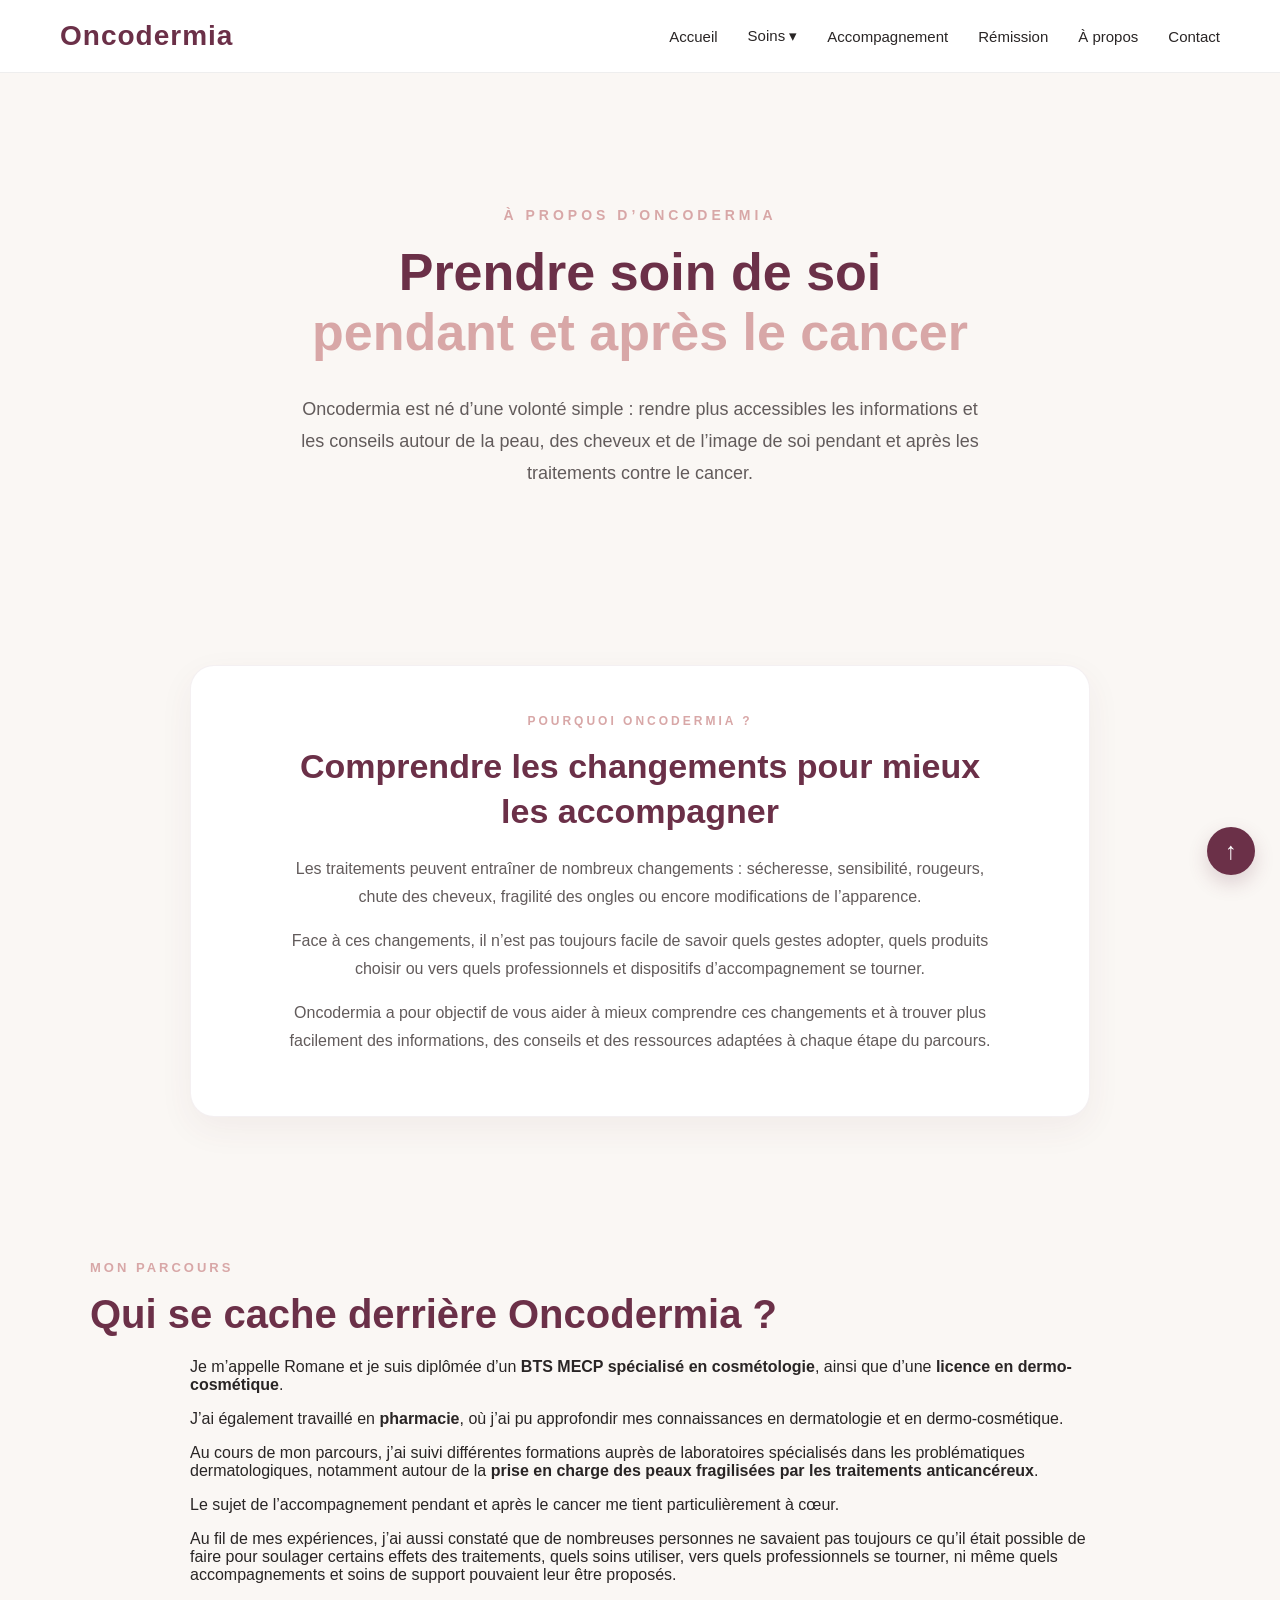
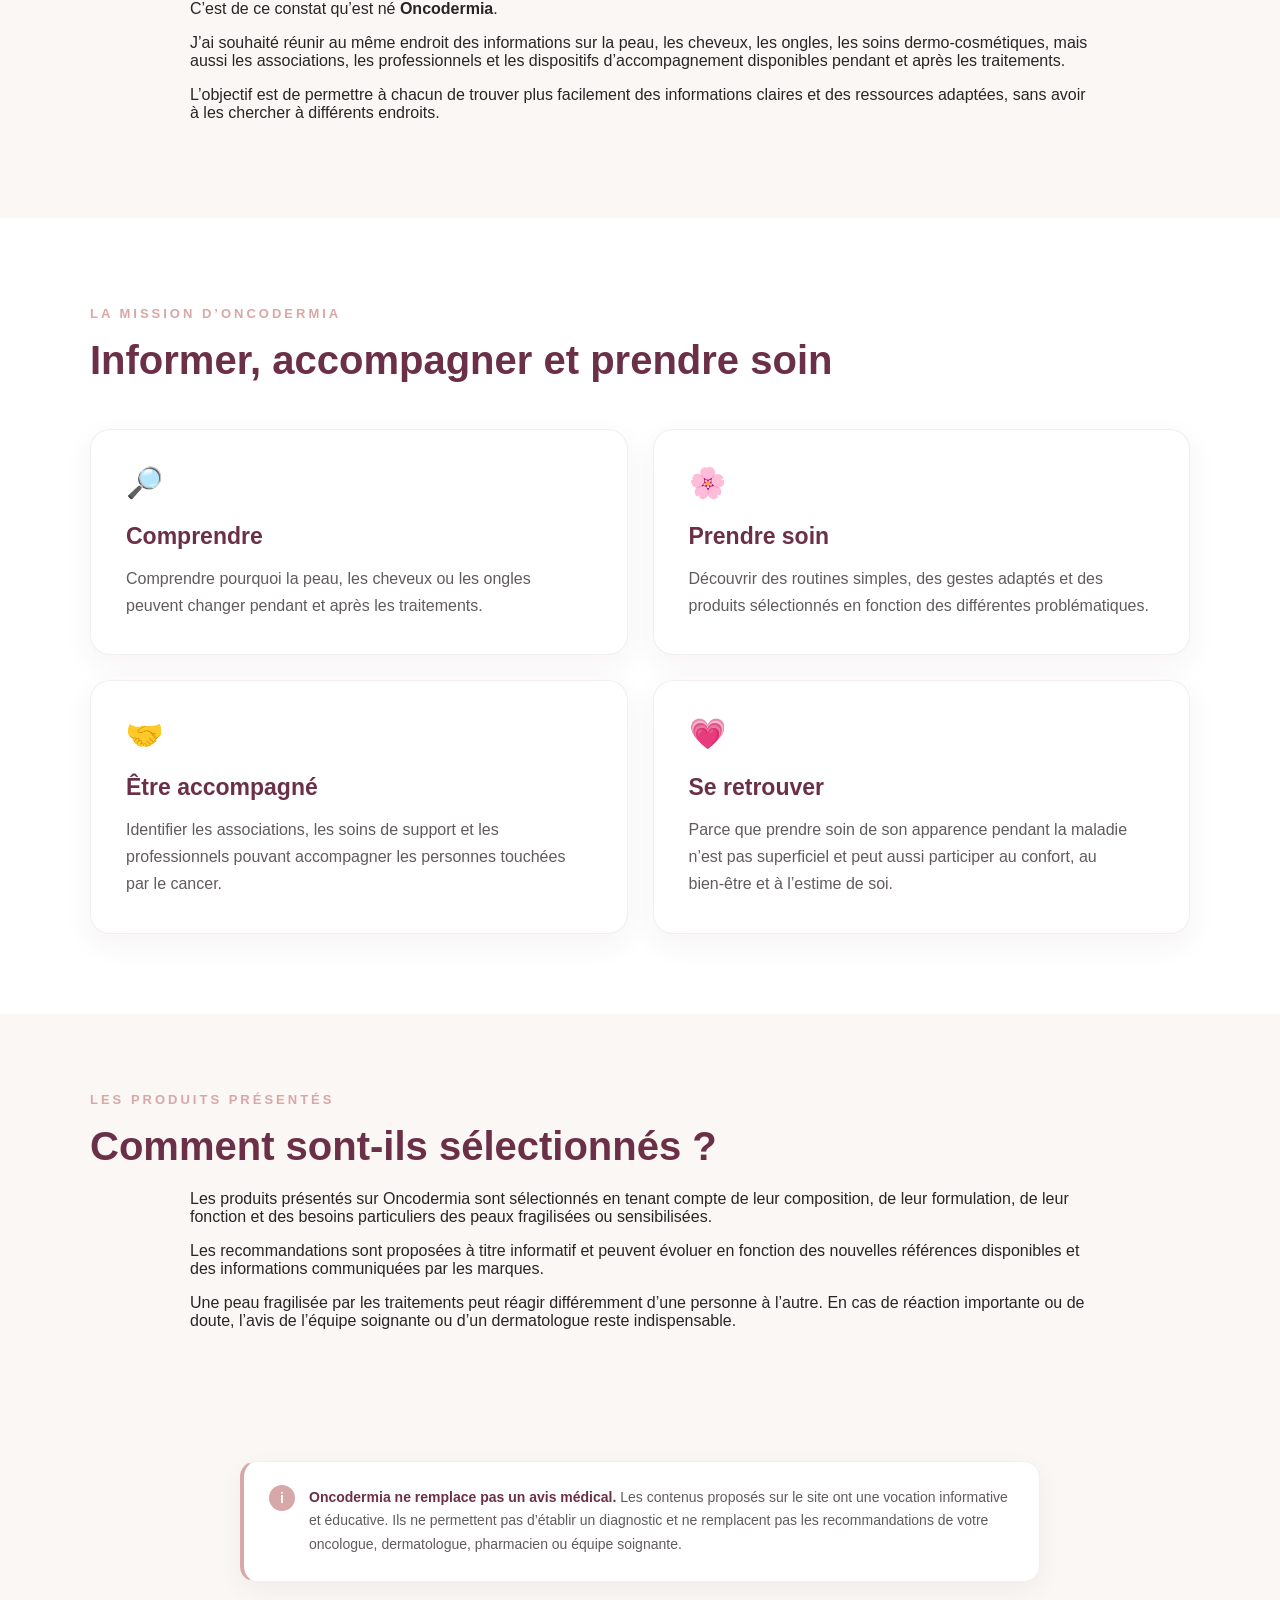
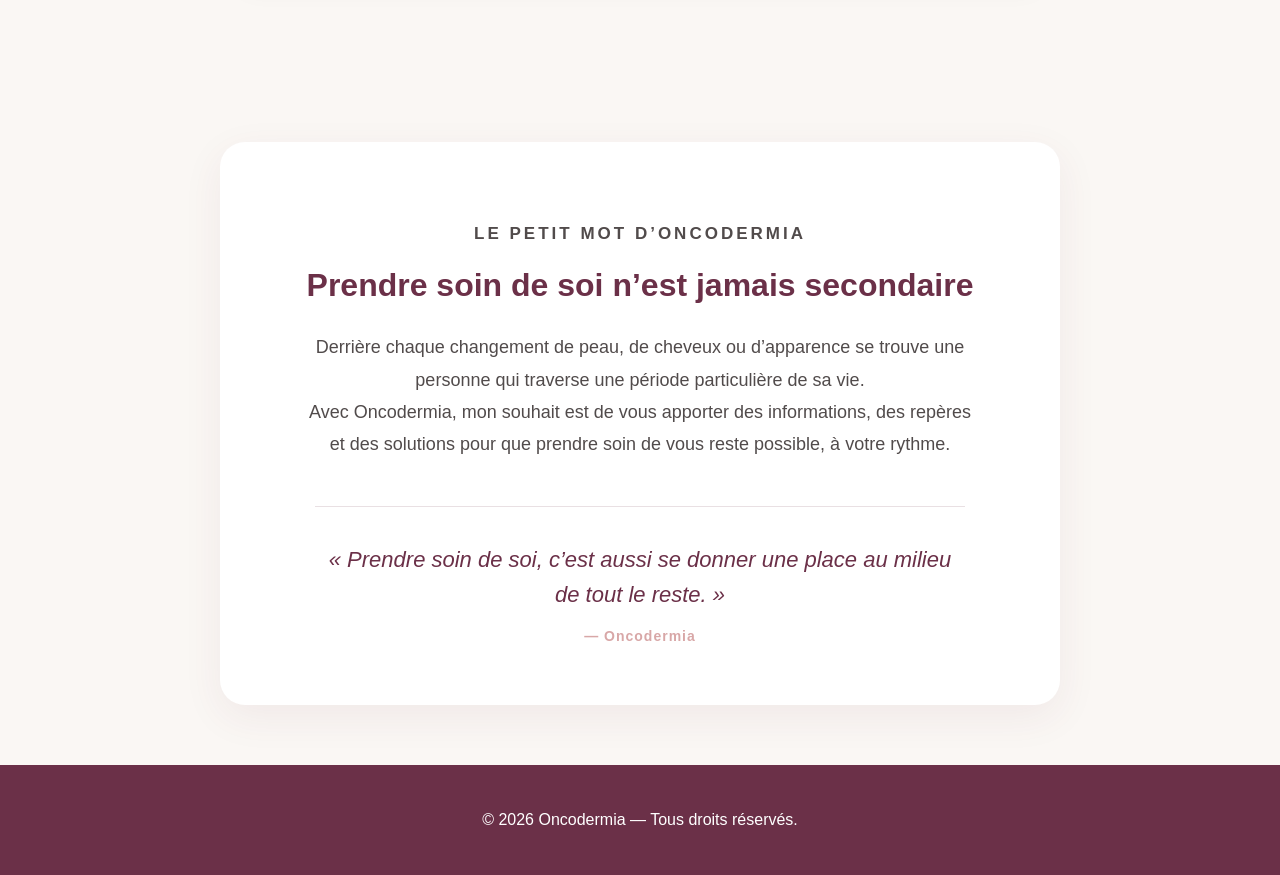
==== commit 0a3f07ba: "Add files via upload" ====
--- a/a-propos.html
+++ b/a-propos.html
@@ -385,41 +385,6 @@
         </section>
 
 
-        <!-- =========================
-             TRANSPARENCE
-        ========================== -->
-
-        <section class="section-associations">
-
-            <div class="contenu-accompagnement">
-
-                <p class="petit-titre">
-                    TRANSPARENCE
-                </p>
-
-                <h2>
-                    Une information indépendante et transparente
-                </h2>
-
-                <div class="contenu-etroit">
-
-                    <p>
-                        Oncodermia souhaite conserver une approche transparente
-                        dans la présentation des produits et des marques.
-                    </p>
-
-                    <p>
-                        Lorsqu’un contenu fera l’objet d’un partenariat,
-                        d’un produit offert ou d’un lien affilié,
-                        cette information sera clairement indiquée.
-                    </p>
-
-                </div>
-
-            </div>
-
-        </section>
-
 
         <!-- =========================
              AVERTISSEMENT MÉDICAL
